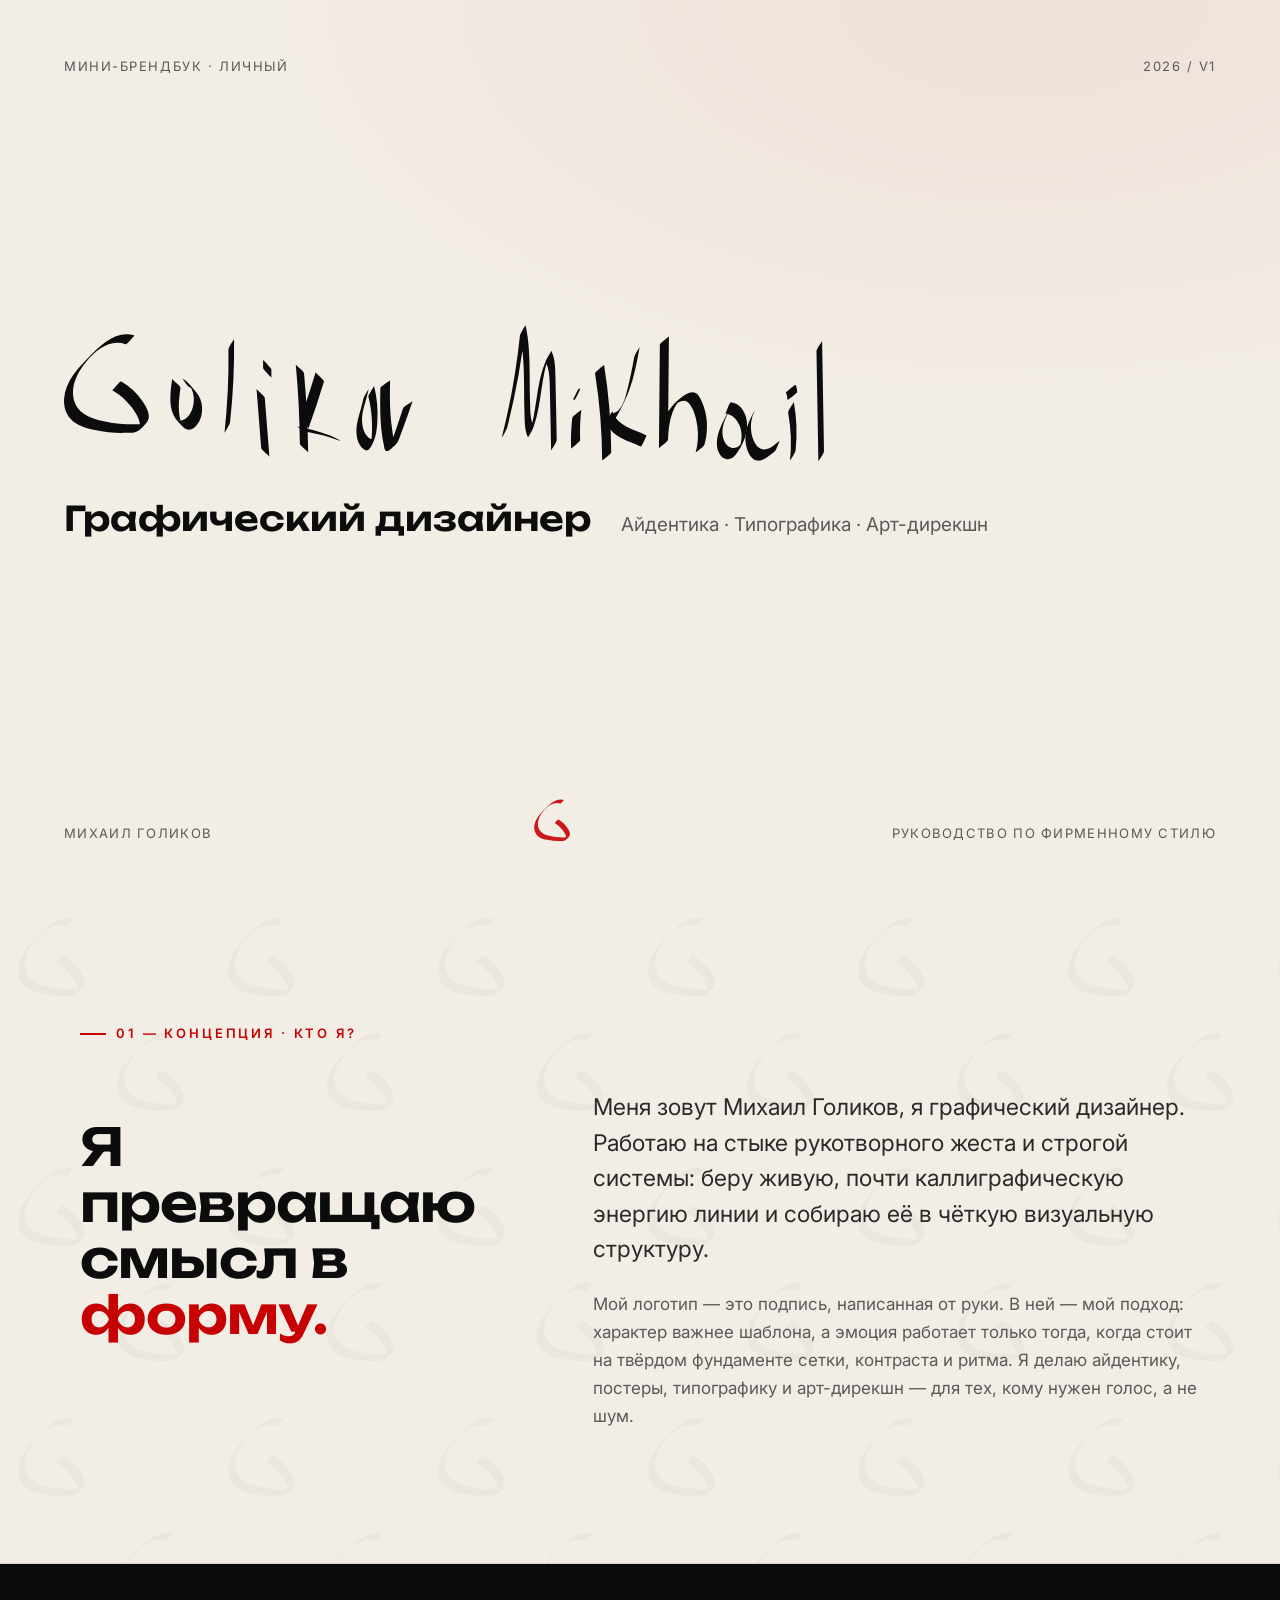
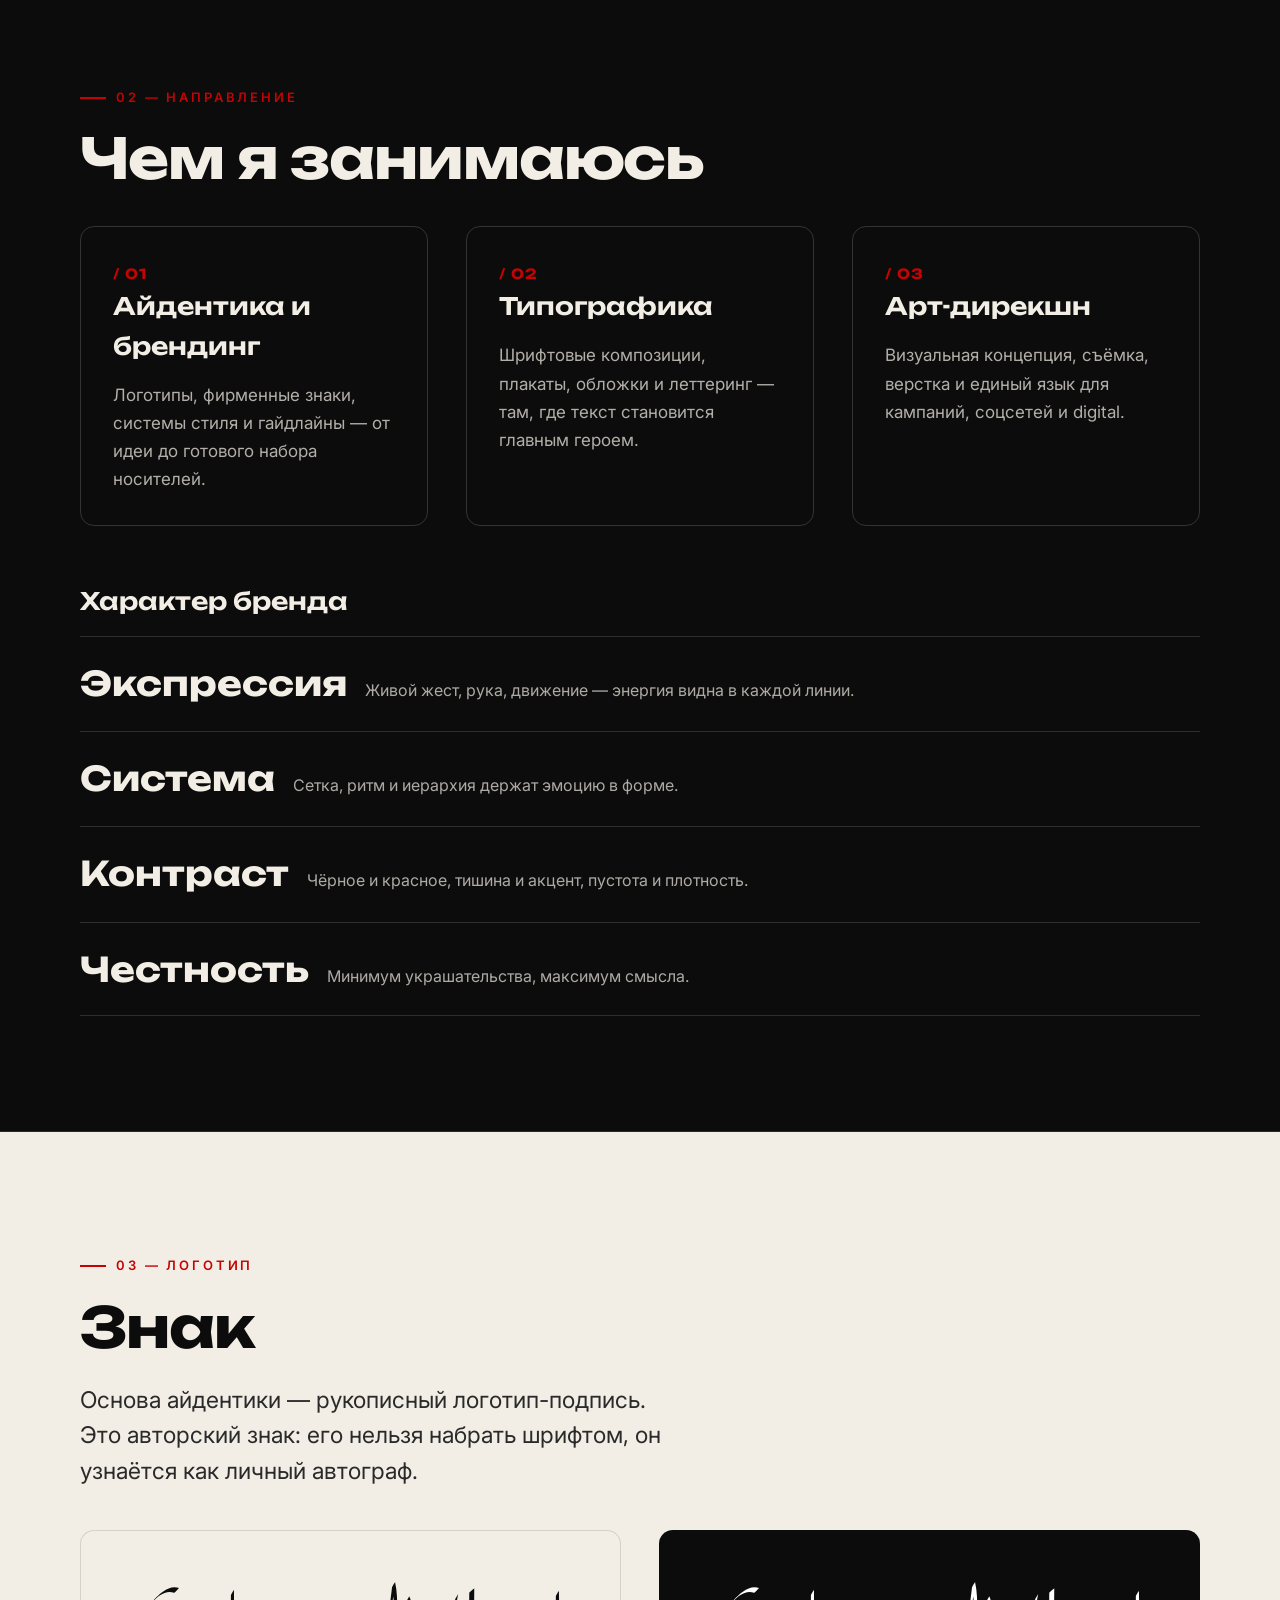
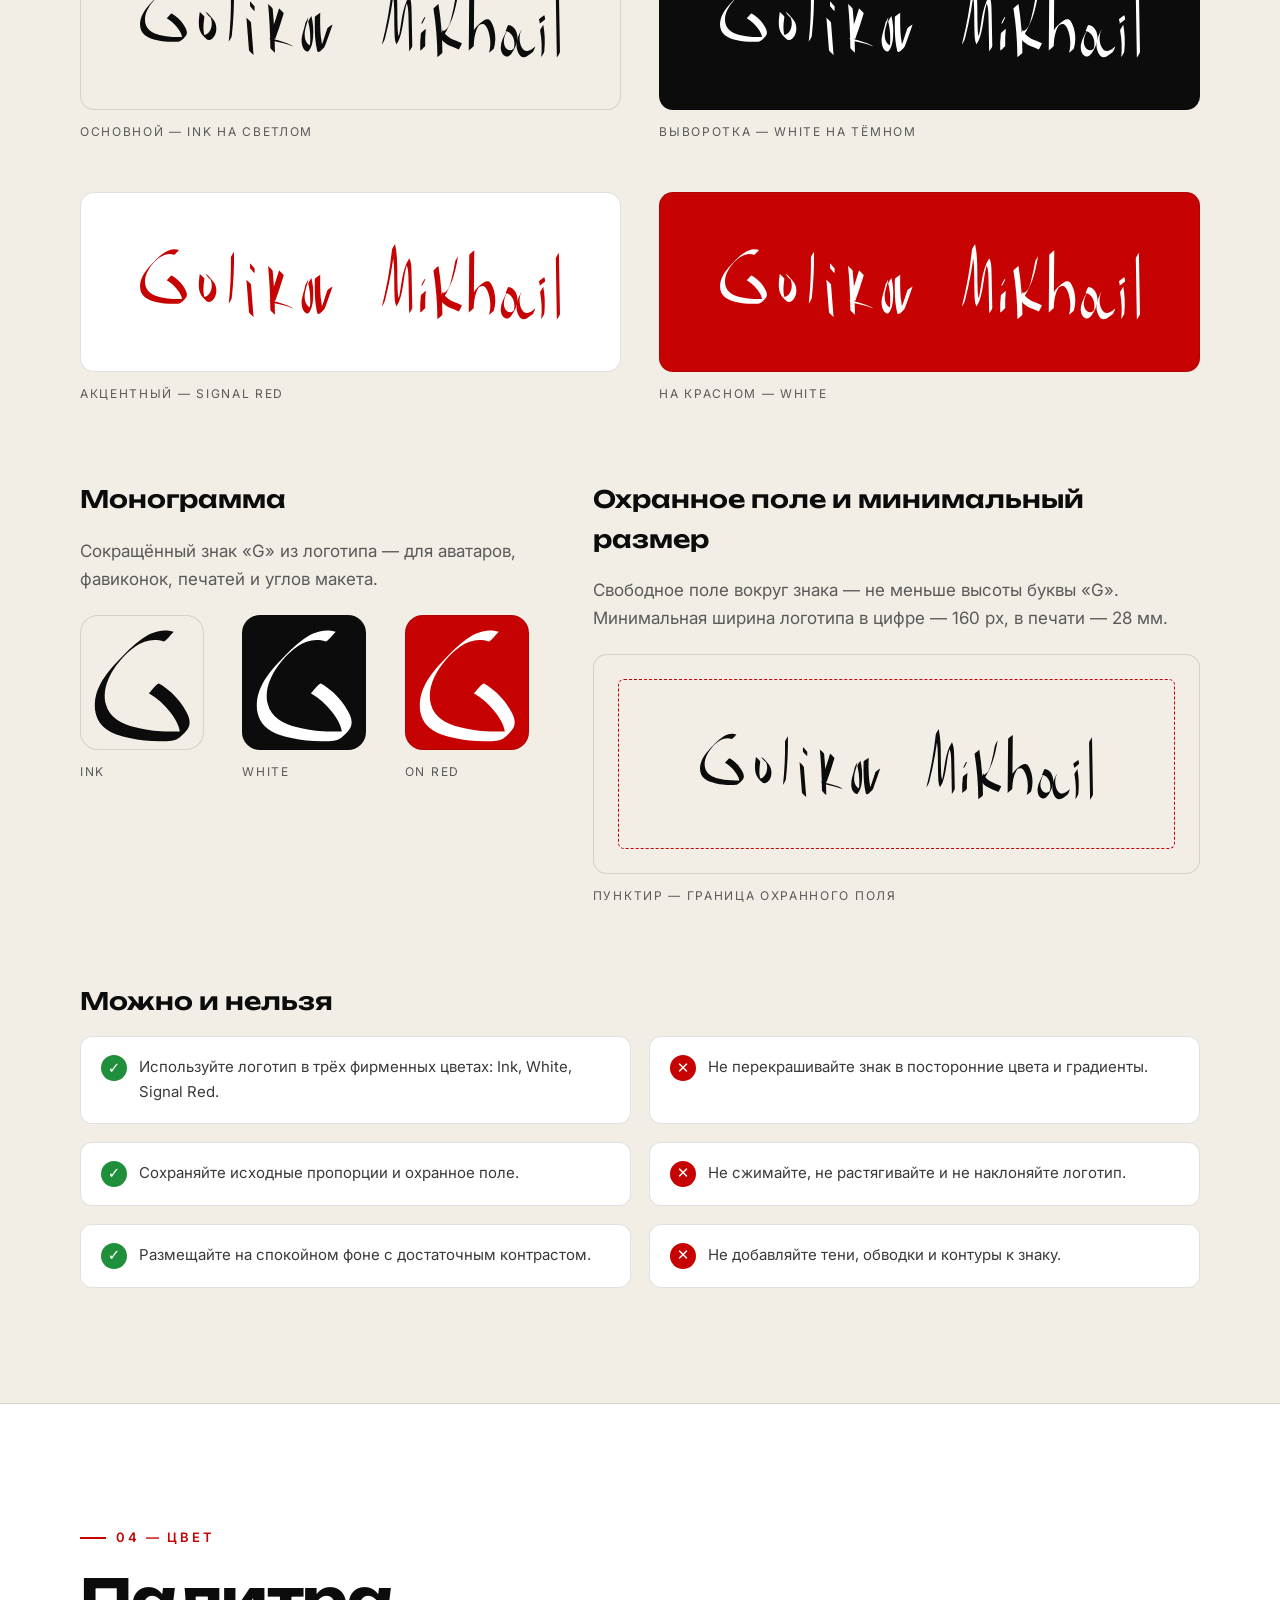
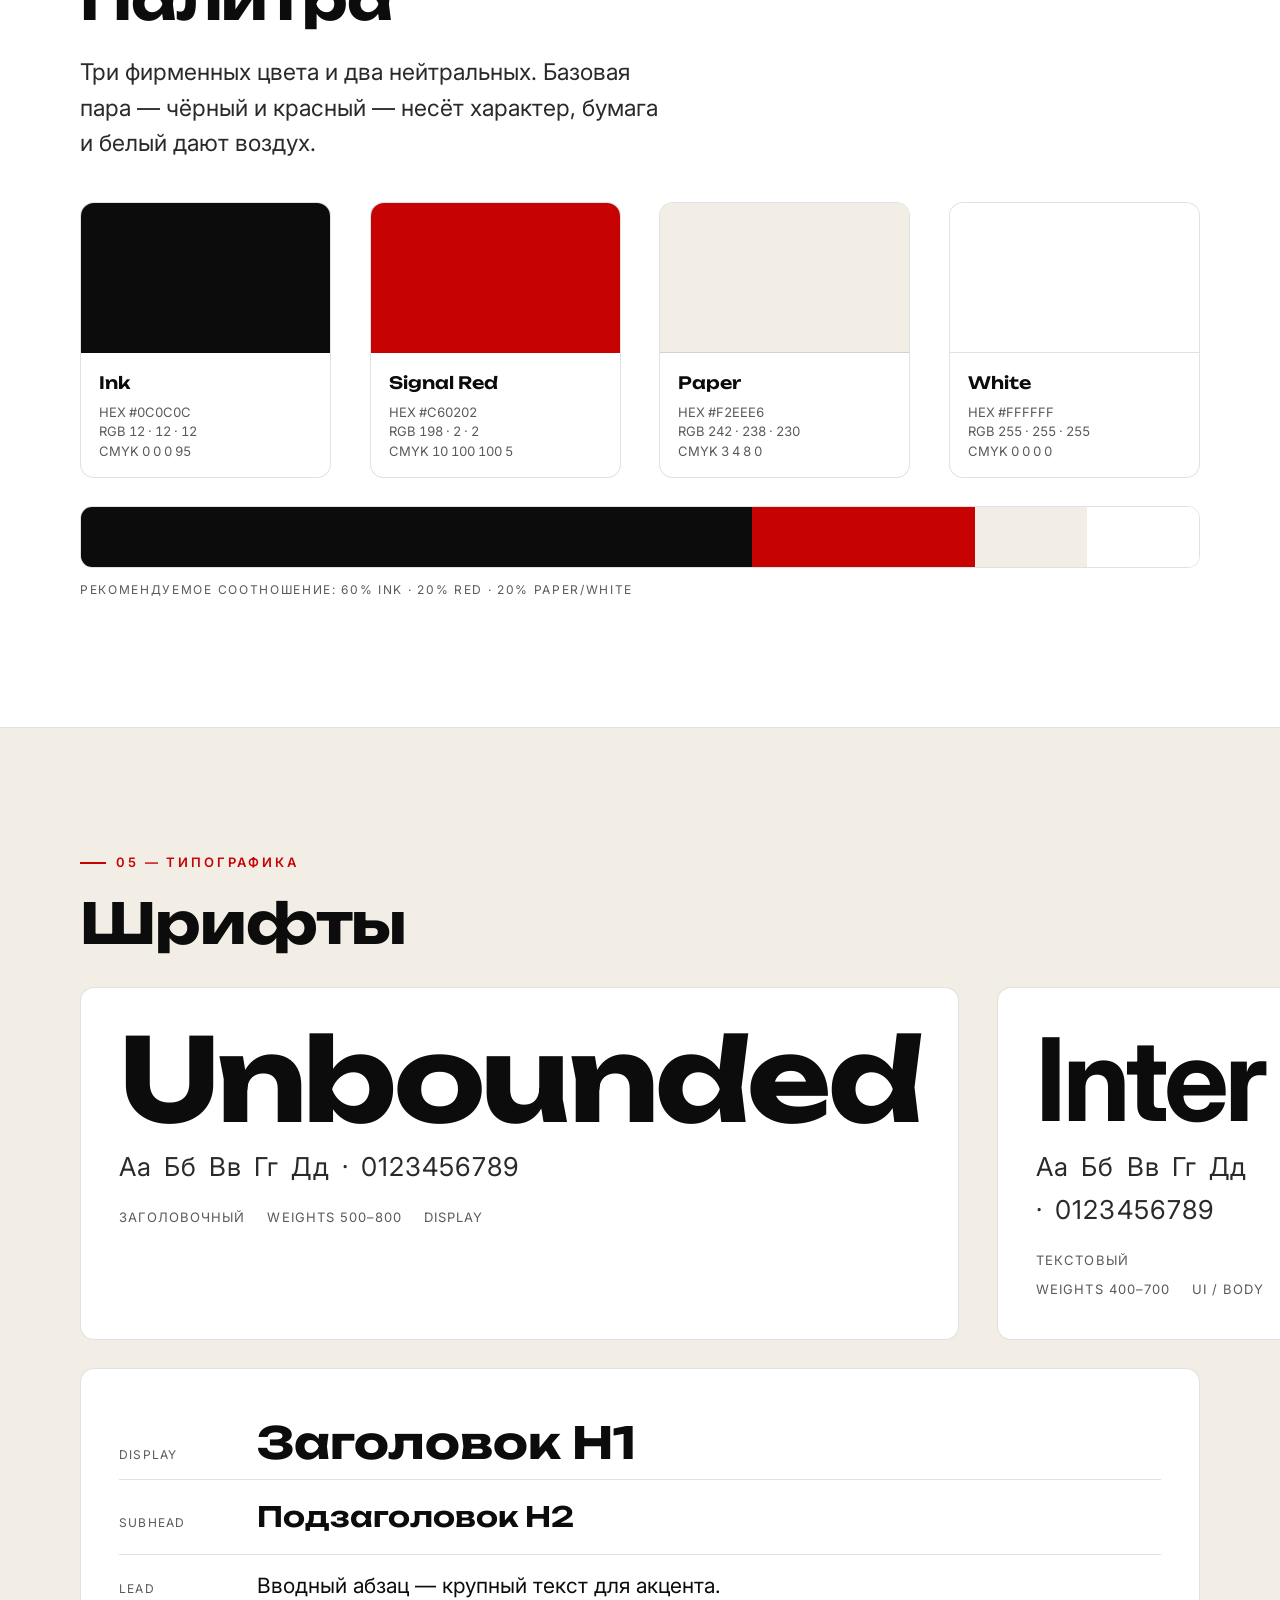
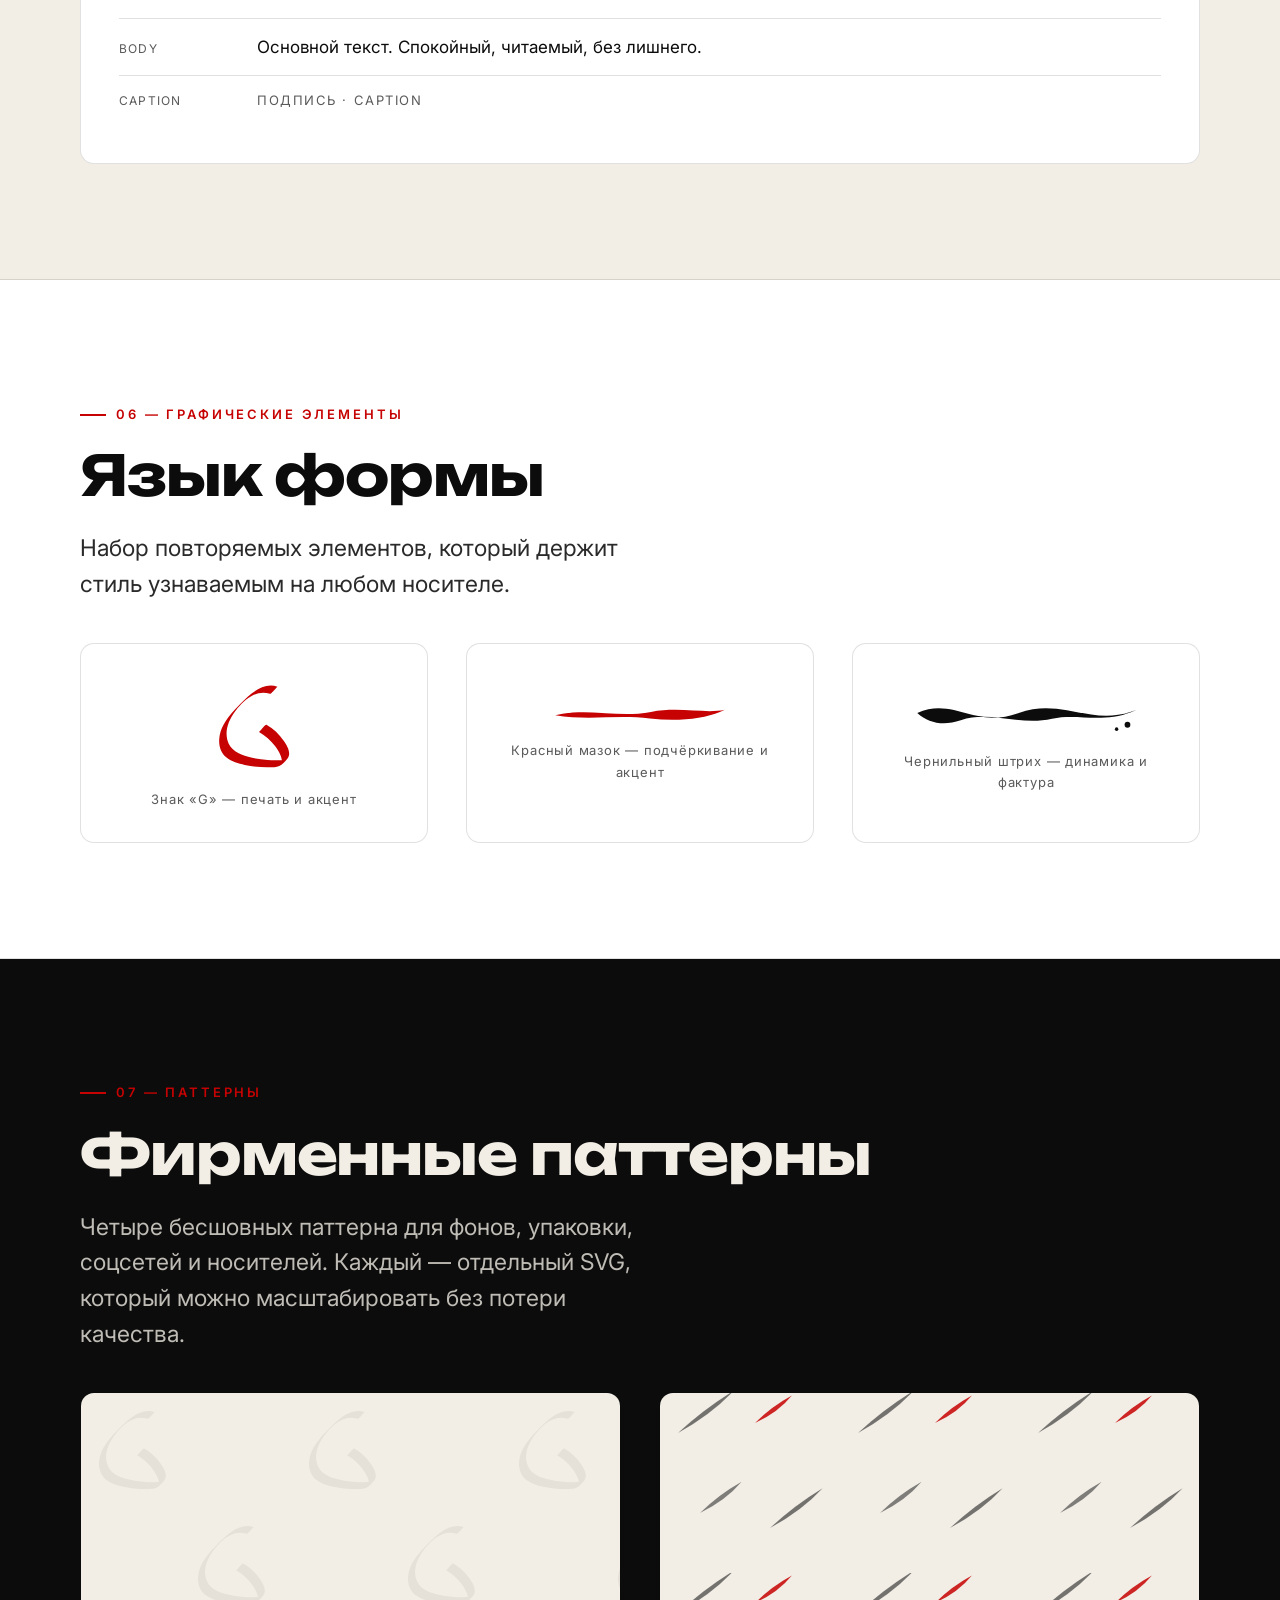
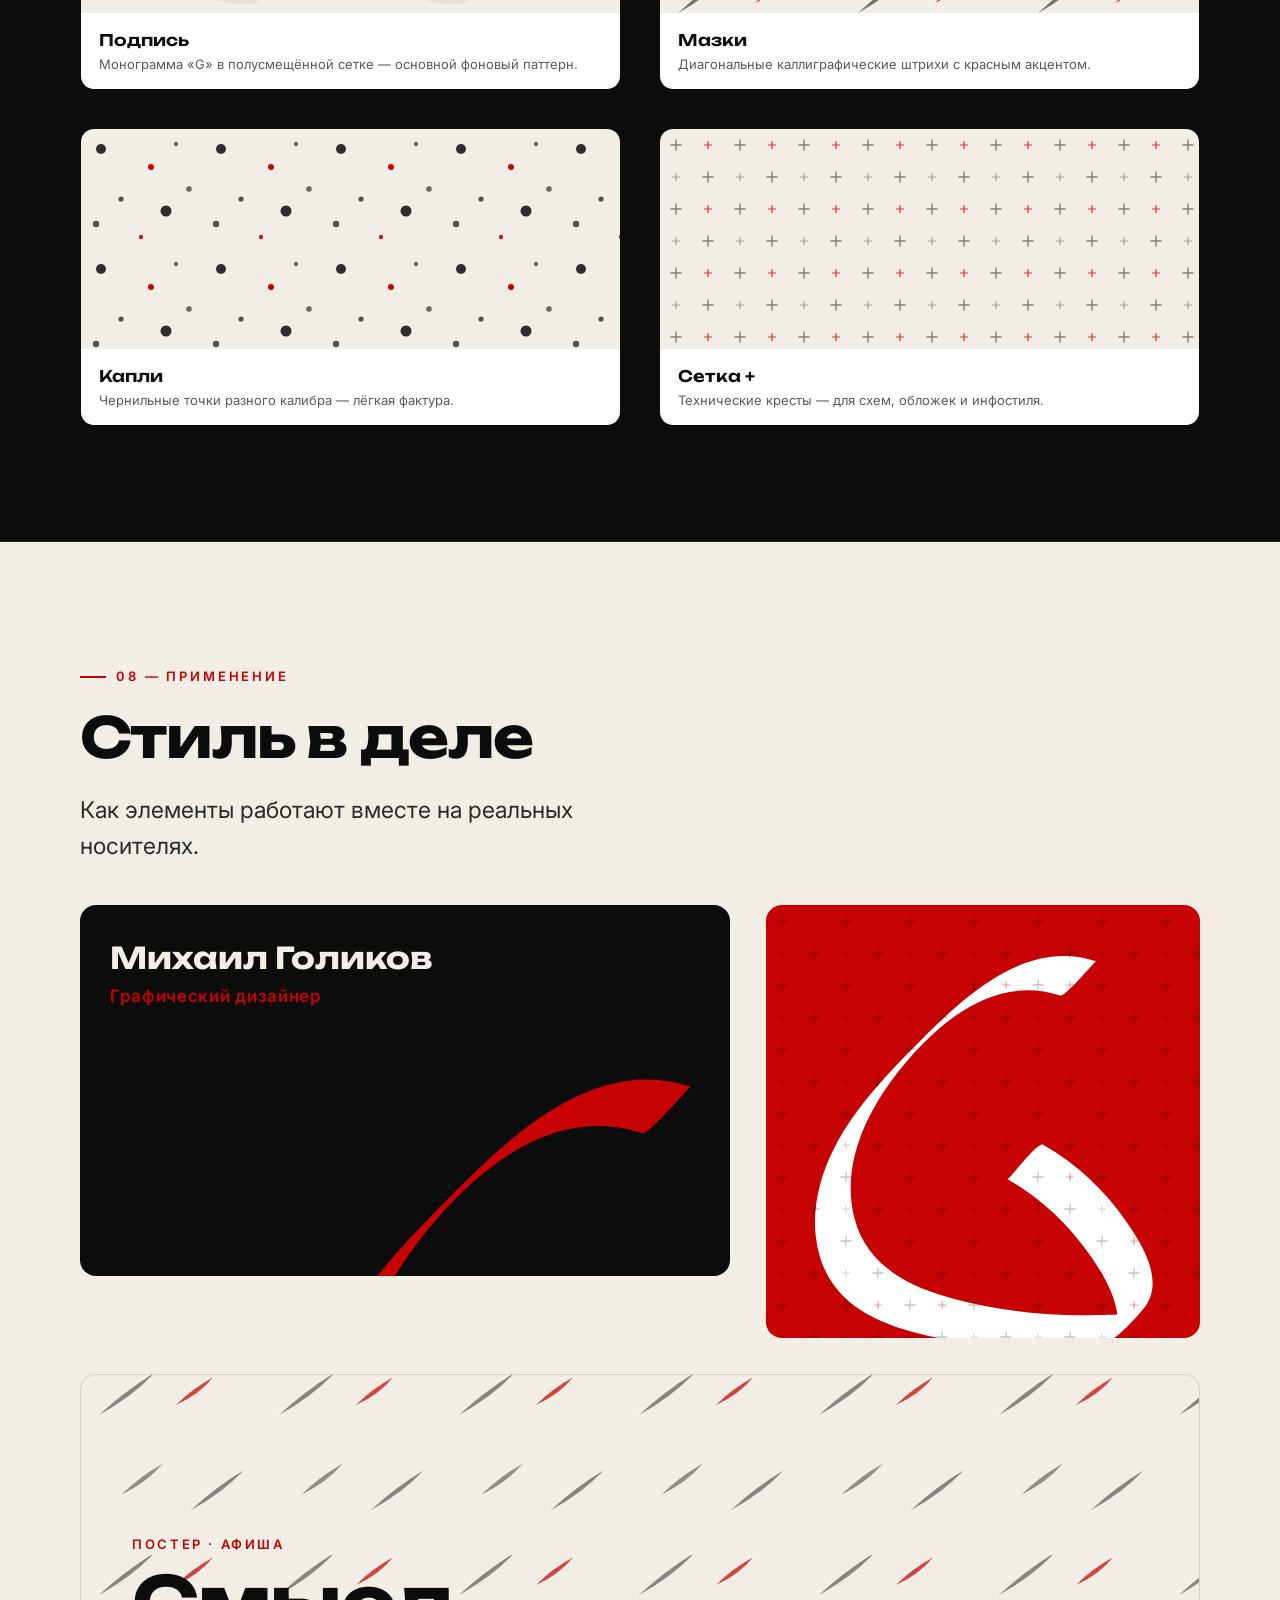
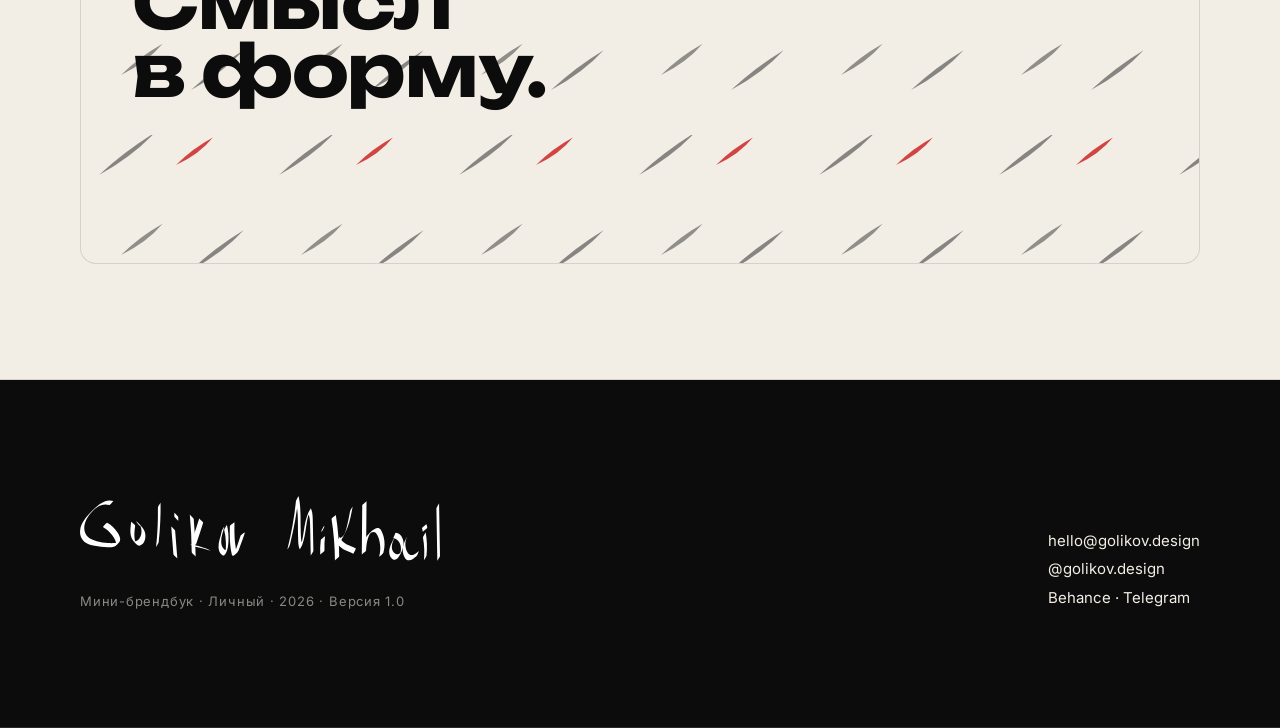
==== index.html @ 38f8032e "Add personal mini-brandbook for Mikhail Golikov Single-page brand guide (RU) built around the handwr" ====
<!DOCTYPE html>
<html lang="ru">
<head>
  <meta charset="UTF-8" />
  <meta name="viewport" content="width=device-width, initial-scale=1.0" />
  <title>Михаил Голиков — Мини-брендбук</title>
  <meta name="description" content="Личный мини-брендбук графического дизайнера Михаила Голикова: логотип, графические элементы, паттерны, цвет, типографика и концепция." />
  <link rel="icon" type="image/svg+xml" href="assets/logo/monogram-black.svg" />
  <link rel="preconnect" href="https://fonts.googleapis.com" />
  <link rel="preconnect" href="https://fonts.gstatic.com" crossorigin />
  <link href="https://fonts.googleapis.com/css2?family=Inter:wght@400;500;600;700&family=Unbounded:wght@500;600;700;800&display=swap" rel="stylesheet" />
  <link rel="stylesheet" href="assets/css/brandbook.css" />
</head>
<body>

  <!-- ===================== ОБЛОЖКА ===================== -->
  <header class="cover">
    <div class="cover__top">
      <span>Мини-брендбук · Личный</span>
      <span>2026 / V1</span>
    </div>

    <div class="cover__center">
      <div class="cover__logo">
        <img src="assets/logo/logo-black.svg" alt="Golikov Mikhail — логотип" />
      </div>
      <div class="cover__meta">
        <span class="cover__role">Графический дизайнер</span>
        <span class="cover__tag">Айдентика · Типографика · Арт-дирекшн</span>
      </div>
    </div>

    <div class="cover__bottom">
      <span>Михаил Голиков</span>
      <img class="gmark" src="assets/logo/monogram-red.svg" alt="Монограмма G" />
      <span>Руководство по фирменному стилю</span>
    </div>
  </header>

  <!-- ===================== КОНЦЕПЦИЯ ===================== -->
  <section class="section" id="concept">
    <div class="wash wash--monogram"></div>
    <div class="wrap">
      <span class="eyebrow">01 — Концепция · Кто я?</span>
      <div class="split">
        <p class="concept">Я превращаю смысл в <span class="hl">форму.</span></p>
        <div>
          <p class="lead" style="max-width: 56ch; margin-bottom: 22px;">
            Меня зовут Михаил Голиков, я графический дизайнер. Работаю на стыке
            рукотворного жеста и строгой системы: беру живую, почти каллиграфическую
            энергию линии и собираю её в чёткую визуальную структуру.
          </p>
          <p class="muted" style="max-width: 56ch;">
            Мой логотип — это подпись, написанная от руки. В ней — мой подход:
            характер важнее шаблона, а эмоция работает только тогда, когда стоит
            на твёрдом фундаменте сетки, контраста и ритма. Я делаю айдентику,
            постеры, типографику и арт-дирекшн — для тех, кому нужен голос, а не шум.
          </p>
        </div>
      </div>
    </div>
  </section>

  <!-- ===================== НАПРАВЛЕНИЕ ===================== -->
  <section class="section section--dark" id="direction">
    <div class="wrap">
      <span class="eyebrow">02 — Направление</span>
      <h2 class="title" style="max-width: 16ch;">Чем я занимаюсь</h2>
      <div class="grid grid--3" style="margin-top: 40px;">
        <div class="card" style="background:transparent; border-color: rgba(255,255,255,0.16); color: var(--paper);">
          <span class="num">/ 01</span>
          <h3 class="sub">Айдентика и брендинг</h3>
          <p style="color: rgba(242,238,230,0.72);">Логотипы, фирменные знаки, системы стиля и гайдлайны — от идеи до готового набора носителей.</p>
        </div>
        <div class="card" style="background:transparent; border-color: rgba(255,255,255,0.16); color: var(--paper);">
          <span class="num">/ 02</span>
          <h3 class="sub">Типографика</h3>
          <p style="color: rgba(242,238,230,0.72);">Шрифтовые композиции, плакаты, обложки и леттеринг — там, где текст становится главным героем.</p>
        </div>
        <div class="card" style="background:transparent; border-color: rgba(255,255,255,0.16); color: var(--paper);">
          <span class="num">/ 03</span>
          <h3 class="sub">Арт-дирекшн</h3>
          <p style="color: rgba(242,238,230,0.72);">Визуальная концепция, съёмка, верстка и единый язык для кампаний, соцсетей и digital.</p>
        </div>
      </div>

      <h3 class="sub" style="margin-top: 56px; color: var(--paper);">Характер бренда</h3>
      <ul class="values">
        <li><span class="k">Экспрессия</span><span class="v">Живой жест, рука, движение — энергия видна в каждой линии.</span></li>
        <li><span class="k">Система</span><span class="v">Сетка, ритм и иерархия держат эмоцию в форме.</span></li>
        <li><span class="k">Контраст</span><span class="v">Чёрное и красное, тишина и акцент, пустота и плотность.</span></li>
        <li><span class="k">Честность</span><span class="v">Минимум украшательства, максимум смысла.</span></li>
      </ul>
    </div>
  </section>

  <!-- ===================== ЛОГОТИП ===================== -->
  <section class="section" id="logo">
    <div class="wrap">
      <span class="eyebrow">03 — Логотип</span>
      <h2 class="title">Знак</h2>
      <p class="lead" style="margin-bottom: 40px;">
        Основа айдентики — рукописный логотип-подпись. Это авторский знак: его нельзя
        набрать шрифтом, он узнаётся как личный автограф.
      </p>

      <div class="grid grid--2">
        <div>
          <div class="logoframe logoframe--paper">
            <img src="assets/logo/logo-black.svg" alt="Основной логотип, чёрный" />
          </div>
          <p class="frame-label">Основной — Ink на светлом</p>
        </div>
        <div>
          <div class="logoframe logoframe--ink">
            <img src="assets/logo/logo-white.svg" alt="Логотип, белый на тёмном" />
          </div>
          <p class="frame-label">Выворотка — White на тёмном</p>
        </div>
        <div>
          <div class="logoframe logoframe--white">
            <img src="assets/logo/logo-red.svg" alt="Логотип, красный" />
          </div>
          <p class="frame-label">Акцентный — Signal Red</p>
        </div>
        <div>
          <div class="logoframe logoframe--red">
            <img src="assets/logo/logo-white.svg" alt="Логотип, белый на красном" />
          </div>
          <p class="frame-label">На красном — White</p>
        </div>
      </div>

      <!-- Монограмма + охранное поле -->
      <div class="split" style="margin-top: 64px;">
        <div>
          <h3 class="sub">Монограмма</h3>
          <p class="muted" style="margin-bottom: 22px;">Сокращённый знак «G» из логотипа — для аватаров, фавиконок, печатей и углов макета.</p>
          <div class="grid grid--3">
            <div>
              <div class="mono-badge mono-badge--paper"><img src="assets/logo/monogram-black.svg" alt="Монограмма, чёрная" /></div>
              <p class="frame-label">Ink</p>
            </div>
            <div>
              <div class="mono-badge mono-badge--ink"><img src="assets/logo/monogram-white.svg" alt="Монограмма, белая" /></div>
              <p class="frame-label">White</p>
            </div>
            <div>
              <div class="mono-badge mono-badge--red"><img src="assets/logo/monogram-white.svg" alt="Монограмма на красном" /></div>
              <p class="frame-label">On Red</p>
            </div>
          </div>
        </div>
        <div>
          <h3 class="sub">Охранное поле и минимальный размер</h3>
          <p class="muted" style="margin-bottom: 22px;">Свободное поле вокруг знака — не меньше высоты буквы «G». Минимальная ширина логотипа в цифре — 160 px, в печати — 28 мм.</p>
          <div class="logoframe logoframe--paper" style="position:relative; min-height: 220px;">
            <div style="position:absolute; inset:24px; border:1px dashed var(--red); border-radius:6px;"></div>
            <img src="assets/logo/logo-black.svg" alt="Логотип с охранным полем" style="max-width: 78%;" />
          </div>
          <p class="frame-label">Пунктир — граница охранного поля</p>
        </div>
      </div>

      <!-- Можно / нельзя -->
      <h3 class="sub" style="margin-top: 64px;">Можно и нельзя</h3>
      <div class="rules">
        <div class="rule rule--do"><span class="badge">✓</span><p>Используйте логотип в трёх фирменных цветах: Ink, White, Signal Red.</p></div>
        <div class="rule rule--dont"><span class="badge">✕</span><p>Не перекрашивайте знак в посторонние цвета и градиенты.</p></div>
        <div class="rule rule--do"><span class="badge">✓</span><p>Сохраняйте исходные пропорции и охранное поле.</p></div>
        <div class="rule rule--dont"><span class="badge">✕</span><p>Не сжимайте, не растягивайте и не наклоняйте логотип.</p></div>
        <div class="rule rule--do"><span class="badge">✓</span><p>Размещайте на спокойном фоне с достаточным контрастом.</p></div>
        <div class="rule rule--dont"><span class="badge">✕</span><p>Не добавляйте тени, обводки и контуры к знаку.</p></div>
      </div>
    </div>
  </section>

  <!-- ===================== ЦВЕТ ===================== -->
  <section class="section" id="color" style="background: var(--white);">
    <div class="wrap">
      <span class="eyebrow">04 — Цвет</span>
      <h2 class="title">Палитра</h2>
      <p class="lead" style="margin-bottom: 40px;">Три фирменных цвета и два нейтральных. Базовая пара — чёрный и красный — несёт характер, бумага и белый дают воздух.</p>
      <div class="grid grid--4">
        <div class="swatch">
          <div class="chip" style="background:#0C0C0C;"></div>
          <div class="info"><div class="name">Ink</div><div class="vals mono"><span>HEX #0C0C0C</span><span>RGB 12 · 12 · 12</span><span>CMYK 0 0 0 95</span></div></div>
        </div>
        <div class="swatch">
          <div class="chip" style="background:#C60202;"></div>
          <div class="info"><div class="name">Signal Red</div><div class="vals mono"><span>HEX #C60202</span><span>RGB 198 · 2 · 2</span><span>CMYK 10 100 100 5</span></div></div>
        </div>
        <div class="swatch">
          <div class="chip" style="background:#F2EEE6; border-bottom:1px solid var(--hairline);"></div>
          <div class="info"><div class="name">Paper</div><div class="vals mono"><span>HEX #F2EEE6</span><span>RGB 242 · 238 · 230</span><span>CMYK 3 4 8 0</span></div></div>
        </div>
        <div class="swatch">
          <div class="chip" style="background:#FFFFFF; border-bottom:1px solid var(--hairline);"></div>
          <div class="info"><div class="name">White</div><div class="vals mono"><span>HEX #FFFFFF</span><span>RGB 255 · 255 · 255</span><span>CMYK 0 0 0 0</span></div></div>
        </div>
      </div>
      <div style="display:flex; gap:0; margin-top:28px; border-radius:12px; overflow:hidden; border:1px solid var(--hairline);">
        <div style="flex:6; background:#0C0C0C; height:60px;"></div>
        <div style="flex:2; background:#C60202; height:60px;"></div>
        <div style="flex:1; background:#F2EEE6; height:60px;"></div>
        <div style="flex:1; background:#FFFFFF; height:60px;"></div>
      </div>
      <p class="frame-label">Рекомендуемое соотношение: 60% Ink · 20% Red · 20% Paper/White</p>
    </div>
  </section>

  <!-- ===================== ТИПОГРАФИКА ===================== -->
  <section class="section" id="type">
    <div class="wrap">
      <span class="eyebrow">05 — Типографика</span>
      <h2 class="title">Шрифты</h2>
      <div class="grid grid--2" style="margin-top: 36px;">
        <div class="specimen">
          <div class="big">Unbounded</div>
          <div class="alpha">Аа Бб Вв Гг Дд · 0123456789</div>
          <div class="meta"><span>Заголовочный</span><span>Weights 500–800</span><span>Display</span></div>
        </div>
        <div class="specimen">
          <div class="big" style="font-family: var(--font-body); font-weight:700;">Inter</div>
          <div class="alpha">Аа Бб Вв Гг Дд · 0123456789</div>
          <div class="meta"><span>Текстовый</span><span>Weights 400–700</span><span>UI / Body</span></div>
        </div>
      </div>

      <div class="specimen" style="margin-top: 28px;">
        <div class="scale-row"><span class="tag">Display</span><span style="font-family:var(--font-display); font-weight:700; font-size:44px; line-height:1;">Заголовок H1</span></div>
        <div class="scale-row"><span class="tag">Subhead</span><span style="font-family:var(--font-display); font-weight:600; font-size:28px;">Подзаголовок H2</span></div>
        <div class="scale-row"><span class="tag">Lead</span><span style="font-size:21px;">Вводный абзац — крупный текст для акцента.</span></div>
        <div class="scale-row"><span class="tag">Body</span><span style="font-size:17px;">Основной текст. Спокойный, читаемый, без лишнего.</span></div>
        <div class="scale-row"><span class="tag">Caption</span><span style="font-size:13px; letter-spacing:0.12em; text-transform:uppercase; color:var(--graphite);">Подпись · Caption</span></div>
      </div>
    </div>
  </section>

  <!-- ===================== ГРАФИЧЕСКИЕ ЭЛЕМЕНТЫ ===================== -->
  <section class="section" id="elements" style="background: var(--white);">
    <div class="wrap">
      <span class="eyebrow">06 — Графические элементы</span>
      <h2 class="title">Язык формы</h2>
      <p class="lead" style="margin-bottom: 40px;">Набор повторяемых элементов, который держит стиль узнаваемым на любом носителе.</p>
      <div class="grid grid--3">
        <div class="gel">
          <img src="assets/logo/monogram-red.svg" alt="Знак G" style="width:90px;" />
          <span class="cap">Знак «G» — печать и акцент</span>
        </div>
        <div class="gel">
          <img class="brushline" src="assets/logo/brush-stroke.svg" alt="Красный мазок" />
          <span class="cap">Красный мазок — подчёркивание и акцент</span>
        </div>
        <div class="gel">
          <img src="assets/logo/ink-stroke.svg" alt="Чернильный штрих" style="width:80%;" />
          <span class="cap">Чернильный штрих — динамика и фактура</span>
        </div>
      </div>
    </div>
  </section>

  <!-- ===================== ПАТТЕРНЫ ===================== -->
  <section class="section section--dark" id="patterns">
    <div class="wrap">
      <span class="eyebrow">07 — Паттерны</span>
      <h2 class="title">Фирменные паттерны</h2>
      <p class="lead" style="margin-bottom: 40px; color: rgba(242,238,230,0.78);">Четыре бесшовных паттерна для фонов, упаковки, соцсетей и носителей. Каждый — отдельный SVG, который можно масштабировать без потери качества.</p>
      <div class="grid grid--2">
        <div class="pat">
          <div class="swatch-area p-monogram"></div>
          <div class="pcap"><div class="pname">Подпись</div><div class="pdesc">Монограмма «G» в полусмещённой сетке — основной фоновый паттерн.</div></div>
        </div>
        <div class="pat">
          <div class="swatch-area p-strokes"></div>
          <div class="pcap"><div class="pname">Мазки</div><div class="pdesc">Диагональные каллиграфические штрихи с красным акцентом.</div></div>
        </div>
        <div class="pat">
          <div class="swatch-area p-dots"></div>
          <div class="pcap"><div class="pname">Капли</div><div class="pdesc">Чернильные точки разного калибра — лёгкая фактура.</div></div>
        </div>
        <div class="pat">
          <div class="swatch-area p-cross"></div>
          <div class="pcap"><div class="pname">Сетка +</div><div class="pdesc">Технические кресты — для схем, обложек и инфостиля.</div></div>
        </div>
      </div>
    </div>
  </section>

  <!-- ===================== ПРИМЕНЕНИЕ ===================== -->
  <section class="section" id="apps">
    <div class="wrap">
      <span class="eyebrow">08 — Применение</span>
      <h2 class="title">Стиль в деле</h2>
      <p class="lead" style="margin-bottom: 40px;">Как элементы работают вместе на реальных носителях.</p>
      <div class="apps">
        <div class="bizcard">
          <div class="bc-pat"></div>
          <div class="bc-top">
            <div class="bc-name">Михаил Голиков</div>
            <div class="bc-role">Графический дизайнер</div>
          </div>
          <div class="bc-bottom">
            <span>golikov.design<br/>hello@golikov.design</span>
            <img src="assets/logo/monogram-red.svg" alt="G" />
          </div>
        </div>
        <div class="avatar">
          <div class="av-pat"></div>
          <img src="assets/logo/monogram-white.svg" alt="Аватар G" />
        </div>
        <div class="poster">
          <div class="po-pat"></div>
          <div class="po-content">
            <div class="po-kicker">Постер · Афиша</div>
            <div class="po-title">Смысл<br/>в форму.</div>
          </div>
        </div>
      </div>
    </div>
  </section>

  <!-- ===================== ФУТЕР ===================== -->
  <footer class="section section--dark" id="footer">
    <div class="wrap foot">
      <div class="f-logo">
        <img src="assets/logo/logo-white.svg" alt="Golikov Mikhail" />
        <div class="f-meta">Мини-брендбук · Личный · 2026 · Версия 1.0</div>
      </div>
      <div class="f-contacts">
        <div>hello@golikov.design</div>
        <div>@golikov.design</div>
        <div>Behance · Telegram</div>
      </div>
    </div>
  </footer>

</body>
</html>
---- assets/css/brandbook.css ----
/* ===========================================================
   Мини-брендбук — Михаил Голиков / Golikov Mikhail
   Палитра: Ink #0C0C0C · Signal Red #C60202 · Paper #F2EEE6
   =========================================================== */

:root {
  --ink: #0C0C0C;
  --red: #C60202;
  --paper: #F2EEE6;
  --white: #FFFFFF;
  --graphite: #5A5A5A;
  --hairline: rgba(12, 12, 12, 0.12);

  --font-display: "Unbounded", "Arial Black", system-ui, sans-serif;
  --font-body: "Inter", system-ui, -apple-system, "Segoe UI", Roboto, sans-serif;

  --maxw: 1120px;
  --gutter: clamp(20px, 5vw, 72px);
}

* { box-sizing: border-box; }

html { scroll-behavior: smooth; }

body {
  margin: 0;
  background: var(--paper);
  color: var(--ink);
  font-family: var(--font-body);
  font-size: 17px;
  line-height: 1.65;
  -webkit-font-smoothing: antialiased;
  text-rendering: optimizeLegibility;
}

img, svg { display: block; max-width: 100%; }

a { color: var(--red); text-decoration: none; }
a:hover { text-decoration: underline; }

/* ---------- Layout ---------- */
.section {
  padding: clamp(56px, 9vw, 130px) var(--gutter);
  border-bottom: 1px solid var(--hairline);
  position: relative;
  overflow: hidden;
}
.wrap { max-width: var(--maxw); margin: 0 auto; position: relative; z-index: 2; }

.section--dark { background: var(--ink); color: var(--paper); border-bottom-color: rgba(255,255,255,0.12); }
.section--dark .eyebrow { color: var(--red); }
.section--dark .lead { color: rgba(242, 238, 230, 0.78); }

/* ---------- Typography ---------- */
.display {
  font-family: var(--font-display);
  font-weight: 700;
  line-height: 0.98;
  letter-spacing: -0.02em;
  margin: 0;
}
h2.title {
  font-family: var(--font-display);
  font-weight: 700;
  font-size: clamp(30px, 5vw, 56px);
  line-height: 1.0;
  letter-spacing: -0.02em;
  margin: 0 0 0.5em;
}
h3.sub {
  font-family: var(--font-display);
  font-weight: 600;
  font-size: clamp(18px, 2.4vw, 24px);
  margin: 0 0 0.6em;
}
.eyebrow {
  display: inline-flex;
  align-items: center;
  gap: 10px;
  font-family: var(--font-body);
  font-weight: 600;
  font-size: 13px;
  letter-spacing: 0.22em;
  text-transform: uppercase;
  color: var(--red);
  margin-bottom: 22px;
}
.eyebrow::before {
  content: "";
  width: 26px; height: 2px; background: var(--red);
}
.lead {
  font-size: clamp(18px, 2.2vw, 23px);
  line-height: 1.55;
  color: #2a2a2a;
  max-width: 42ch;
}
.muted { color: var(--graphite); }
.mono { font-feature-settings: "tnum" 1; font-variant-numeric: tabular-nums; }

/* ---------- Cover ---------- */
.cover {
  min-height: 100vh;
  display: flex;
  flex-direction: column;
  justify-content: space-between;
  padding: clamp(28px, 5vw, 56px) var(--gutter);
  background:
    radial-gradient(120% 90% at 80% 0%, rgba(198,2,2,0.06), transparent 55%),
    var(--paper);
}
.cover__top { display: flex; justify-content: space-between; align-items: center; font-size: 13px; letter-spacing: 0.12em; text-transform: uppercase; color: var(--graphite); }
.cover__center { margin: auto 0; width: 100%; }
.cover__logo { width: min(760px, 92%); margin: 0 0 28px; }
.cover__logo svg, .cover__logo img { width: 100%; height: auto; }
.cover__meta { display: flex; flex-wrap: wrap; gap: 14px 30px; align-items: baseline; }
.cover__role { font-family: var(--font-display); font-weight: 600; font-size: clamp(20px, 3vw, 34px); }
.cover__tag { color: var(--graphite); font-size: clamp(15px, 1.8vw, 19px); }
.cover__bottom { display: flex; justify-content: space-between; align-items: flex-end; gap: 20px; font-size: 13px; letter-spacing: 0.1em; text-transform: uppercase; color: var(--graphite); }
.cover .gmark { width: 46px; opacity: 0.9; }

/* ---------- Grids ---------- */
.grid { display: grid; gap: clamp(20px, 3vw, 40px); }
.grid--2 { grid-template-columns: repeat(2, 1fr); }
.grid--3 { grid-template-columns: repeat(3, 1fr); }
.grid--4 { grid-template-columns: repeat(4, 1fr); }
.split { display: grid; grid-template-columns: 0.85fr 1.15fr; gap: clamp(28px, 5vw, 72px); align-items: start; }

/* ---------- Cards ---------- */
.card {
  background: var(--white);
  border: 1px solid var(--hairline);
  border-radius: 14px;
  padding: clamp(20px, 2.5vw, 32px);
}
.card h3.sub { margin-top: 0; }
.card p { margin: 0; color: #3a3a3a; }
.card .num { font-family: var(--font-display); font-weight: 700; color: var(--red); font-size: 14px; letter-spacing: 0.1em; }

/* ---------- Concept big quote ---------- */
.concept {
  font-family: var(--font-display);
  font-weight: 600;
  font-size: clamp(26px, 4.4vw, 52px);
  line-height: 1.08;
  letter-spacing: -0.02em;
  max-width: 20ch;
}
.concept .hl { color: var(--red); }

/* ---------- Values ---------- */
.values { list-style: none; padding: 0; margin: 0; display: grid; gap: 2px; }
.values li {
  display: flex; align-items: baseline; gap: 18px;
  padding: 18px 0; border-top: 1px solid rgba(255,255,255,0.14);
}
.values li:last-child { border-bottom: 1px solid rgba(255,255,255,0.14); }
.values .k { font-family: var(--font-display); font-weight: 700; font-size: clamp(22px, 3vw, 34px); min-width: 4.5ch; }
.values .v { color: rgba(242,238,230,0.7); font-size: 16px; }

/* ---------- Logo blocks ---------- */
.logoframe {
  border: 1px solid var(--hairline);
  border-radius: 14px;
  padding: clamp(26px, 4vw, 56px);
  display: flex; align-items: center; justify-content: center;
  min-height: 180px;
}
.logoframe svg, .logoframe img { width: 100%; max-width: 420px; height: auto; }
.logoframe--paper { background: var(--paper); }
.logoframe--white { background: var(--white); }
.logoframe--ink { background: var(--ink); }
.logoframe--red { background: var(--red); }
.frame-label { font-size: 12px; letter-spacing: 0.14em; text-transform: uppercase; color: var(--graphite); margin-top: 12px; }

/* clear space + monogram */
.mono-badge {
  width: 100%; aspect-ratio: 1; border-radius: 18px;
  display: flex; align-items: center; justify-content: center;
  border: 1px solid var(--hairline);
}
.mono-badge svg { width: 56%; height: auto; }
.mono-badge--ink { background: var(--ink); }
.mono-badge--red { background: var(--red); }
.mono-badge--paper { background: var(--paper); }

/* do / dont */
.rules { display: grid; grid-template-columns: repeat(2, 1fr); gap: 18px; }
.rule { border: 1px solid var(--hairline); border-radius: 12px; padding: 18px 20px; background: var(--white); display: flex; gap: 12px; align-items: flex-start; }
.rule .badge { font-family: var(--font-display); font-weight: 700; width: 26px; height: 26px; border-radius: 50%; display: grid; place-items: center; font-size: 15px; flex: none; color: #fff; }
.rule--do .badge { background: #1f8f3b; }
.rule--dont .badge { background: var(--red); }
.rule p { margin: 0; font-size: 15px; color: #3a3a3a; }

/* ---------- Colors ---------- */
.swatch { border-radius: 14px; overflow: hidden; border: 1px solid var(--hairline); background: var(--white); }
.swatch .chip { height: 150px; }
.swatch .info { padding: 16px 18px; }
.swatch .name { font-family: var(--font-display); font-weight: 600; font-size: 17px; margin-bottom: 6px; }
.swatch .vals { font-size: 13px; color: var(--graphite); line-height: 1.5; }
.swatch .vals span { display: block; }

/* ---------- Type specimen ---------- */
.specimen { border: 1px solid var(--hairline); border-radius: 14px; padding: clamp(22px, 3vw, 38px); background: var(--white); }
.specimen .big { font-family: var(--font-display); font-weight: 700; font-size: clamp(48px, 9vw, 120px); line-height: 0.92; letter-spacing: -0.03em; }
.specimen .alpha { font-size: clamp(18px, 2.4vw, 26px); letter-spacing: 0.04em; word-spacing: 4px; margin-top: 14px; color: #2a2a2a; }
.specimen .meta { display:flex; flex-wrap:wrap; gap: 8px 22px; margin-top: 18px; font-size: 13px; letter-spacing: 0.08em; text-transform: uppercase; color: var(--graphite); }
.scale-row { display:flex; align-items:baseline; gap: 18px; padding: 14px 0; border-top: 1px solid var(--hairline); }
.scale-row:first-child { border-top: none; }
.scale-row .tag { font-size: 12px; letter-spacing: 0.1em; text-transform: uppercase; color: var(--graphite); width: 120px; flex: none; }

/* ---------- Graphic elements ---------- */
.gel { border: 1px solid var(--hairline); border-radius: 14px; background: var(--white); padding: 28px; display:flex; flex-direction:column; align-items:center; justify-content:center; gap:16px; min-height: 200px; }
.gel .cap { font-size: 13px; letter-spacing: 0.06em; color: var(--graphite); text-align:center; }
.brushline { width: 80%; height: 22px; }

/* ---------- Patterns ---------- */
.pat { border-radius: 14px; overflow: hidden; border: 1px solid var(--hairline); }
.pat .swatch-area { height: 220px; background-repeat: repeat; background-color: var(--paper); }
.pat .pcap { padding: 14px 18px; background: var(--white); color: var(--ink); }
.pat .pcap .pname { font-family: var(--font-display); font-weight: 600; font-size: 16px; }
.pat .pcap .pdesc { font-size: 13px; color: var(--graphite); }
.pat--ink .swatch-area { background-color: var(--ink); }

.p-monogram { background-image: url("../patterns/pattern-monogram.svg"); }
.p-strokes  { background-image: url("../patterns/pattern-strokes.svg"); }
.p-dots     { background-image: url("../patterns/pattern-dots.svg"); }
.p-cross    { background-image: url("../patterns/pattern-cross.svg"); }

/* ---------- Applications / mockups ---------- */
.apps { display:grid; grid-template-columns: 1.2fr 0.8fr; gap: clamp(20px,3vw,36px); }
.bizcard {
  aspect-ratio: 1.75 / 1; border-radius: 16px; background: var(--ink); color: var(--paper);
  padding: 28px 30px; display:flex; flex-direction:column; justify-content:space-between;
  position: relative; overflow:hidden;
}
.bizcard .bc-pat { position:absolute; inset:0; background-image:url("../patterns/pattern-monogram.svg"); opacity:0.5; }
.bizcard .bc-top, .bizcard .bc-bottom { position: relative; z-index:2; }
.bizcard .bc-name { font-family: var(--font-display); font-weight:700; font-size: clamp(22px,3vw,30px); }
.bizcard .bc-role { color: var(--red); font-weight:600; letter-spacing:0.04em; }
.bizcard .bc-bottom { display:flex; justify-content:space-between; align-items:flex-end; font-size:13px; color: rgba(242,238,230,0.7); }
.bizcard .bc-bottom svg { width: 40px; }

.avatar {
  aspect-ratio: 1/1; border-radius: 16px; background: var(--red); display:grid; place-items:center; position:relative; overflow:hidden;
}
.avatar svg { width: 52%; position: relative; z-index:2; }
.avatar .av-pat { position:absolute; inset:0; background-image:url("../patterns/pattern-cross.svg"); opacity:0.5; }

.poster {
  grid-column: 1 / -1;
  aspect-ratio: 16/7; border-radius: 16px; background: var(--paper); border:1px solid var(--hairline);
  position: relative; overflow:hidden; display:flex; align-items:center; padding: clamp(24px,4vw,56px);
}
.poster .po-pat { position:absolute; inset:0; background-image:url("../patterns/pattern-strokes.svg"); opacity:0.85; }
.poster .po-content { position: relative; z-index:2; }
.poster .po-kicker { color: var(--red); font-weight:600; letter-spacing:0.2em; text-transform:uppercase; font-size:13px; margin-bottom:12px; }
.poster .po-title { font-family: var(--font-display); font-weight:700; font-size: clamp(30px,6vw,72px); line-height:0.95; letter-spacing:-0.02em; max-width: 14ch; }

/* ---------- Footer ---------- */
.foot { display:flex; flex-wrap:wrap; justify-content:space-between; gap: 24px; align-items:flex-end; }
.foot .f-logo { width: min(360px, 70%); }
.foot .f-logo svg { width:100%; height:auto; }
.foot .f-contacts { font-size: 15px; line-height: 1.9; }
.foot .f-contacts a { color: var(--paper); }
.foot .f-meta { color: rgba(242,238,230,0.55); font-size: 13px; margin-top: 30px; letter-spacing:0.06em; }

/* ---------- Section index dot ---------- */
.idx { font-family: var(--font-display); font-weight:700; color: var(--red); font-size: 14px; letter-spacing:0.12em; }

/* ---------- Decorative pattern wash on light sections ---------- */
.wash { position:absolute; inset:0; z-index:1; pointer-events:none; opacity:0.55; }
.wash--monogram { background-image:url("../patterns/pattern-monogram.svg"); }

/* ---------- Responsive ---------- */
@media (max-width: 900px) {
  .grid--3, .grid--4 { grid-template-columns: repeat(2, 1fr); }
  .split { grid-template-columns: 1fr; }
  .apps { grid-template-columns: 1fr; }
  .rules { grid-template-columns: 1fr; }
}
@media (max-width: 560px) {
  .grid--2, .grid--3, .grid--4 { grid-template-columns: 1fr; }
  body { font-size: 16px; }
}
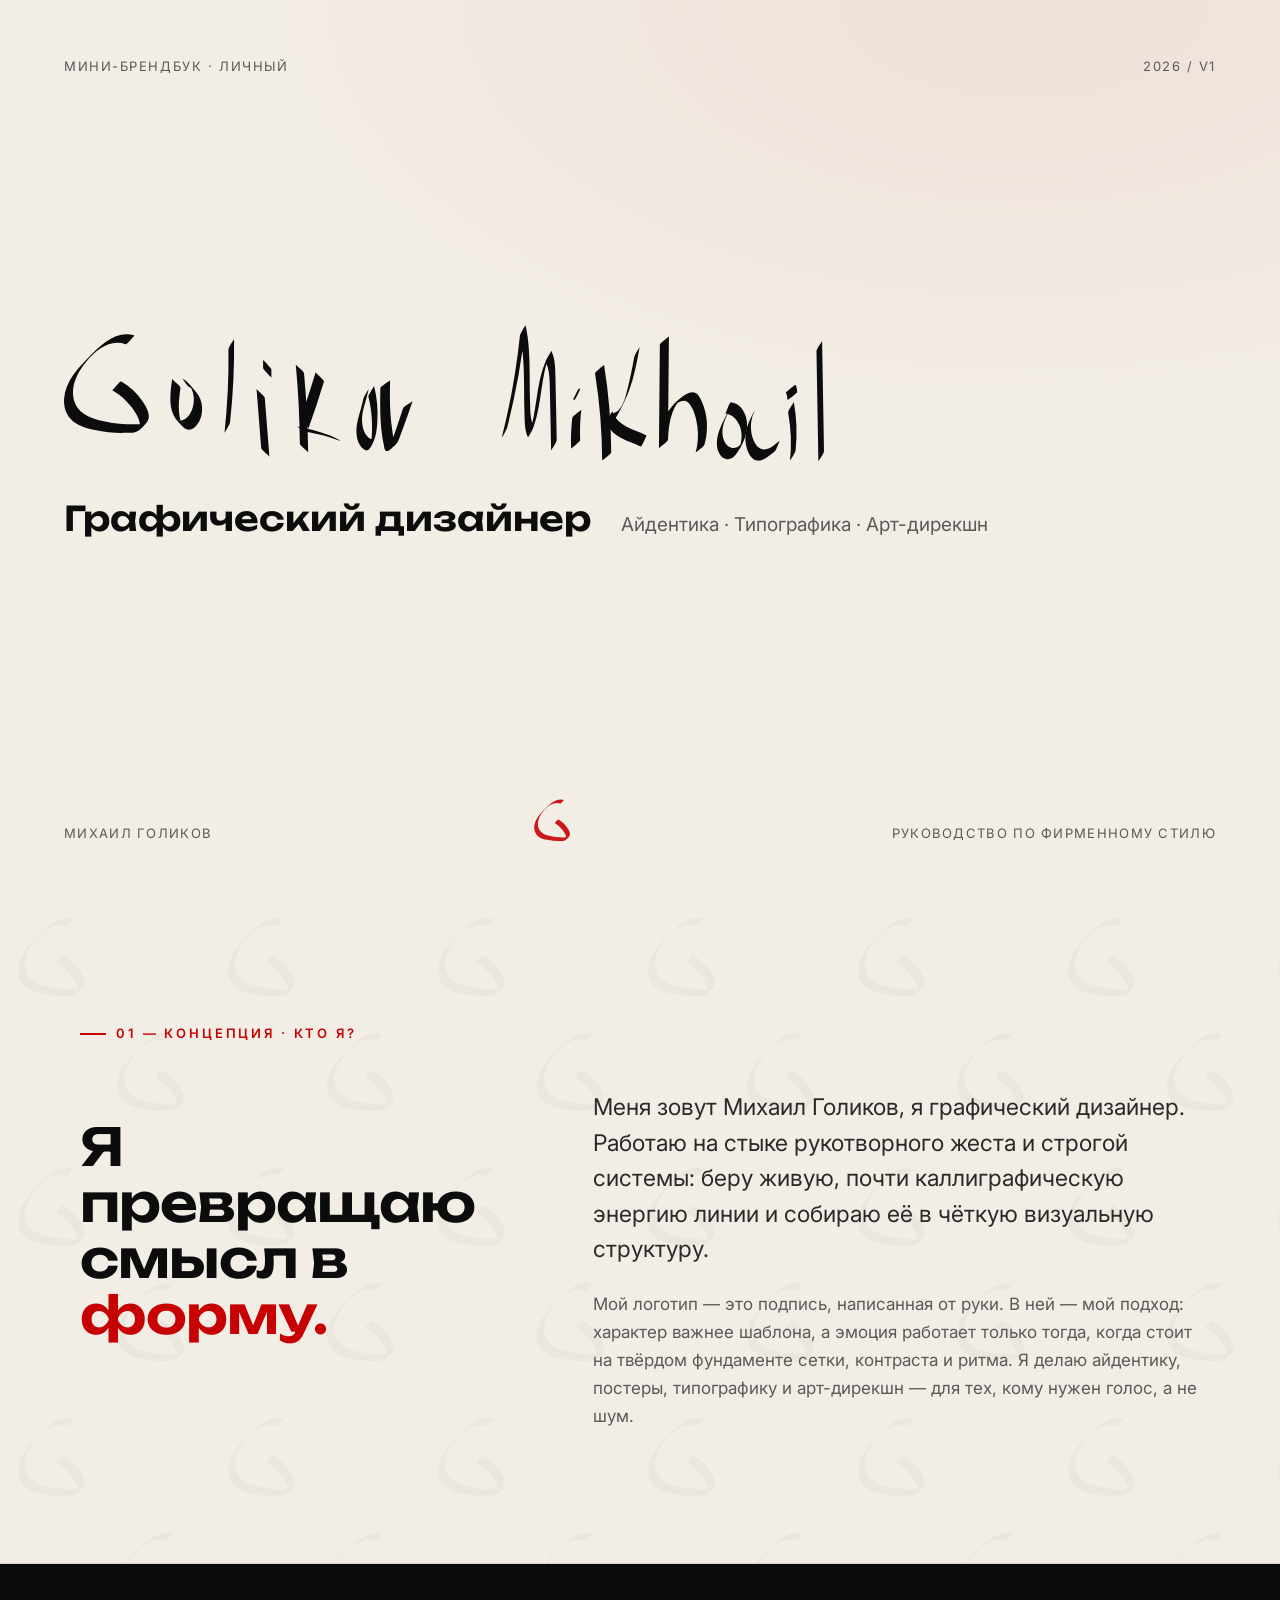
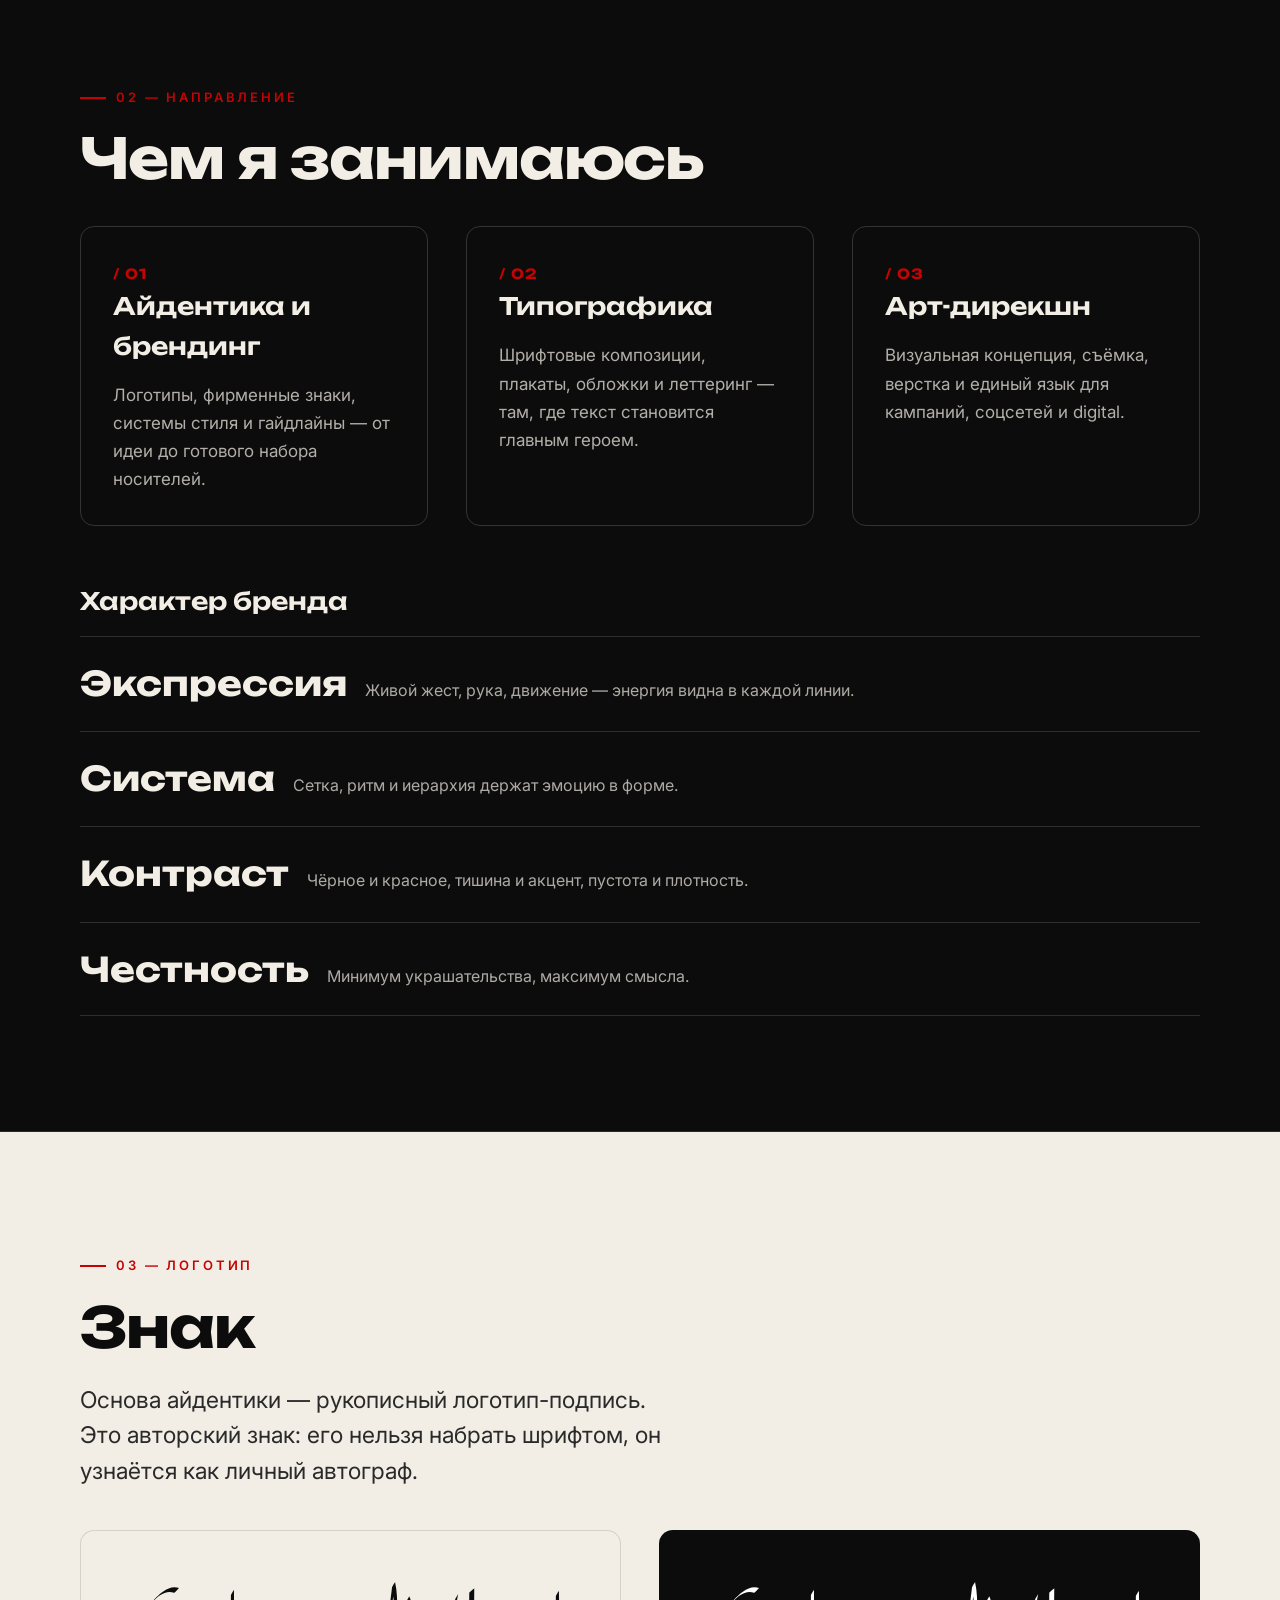
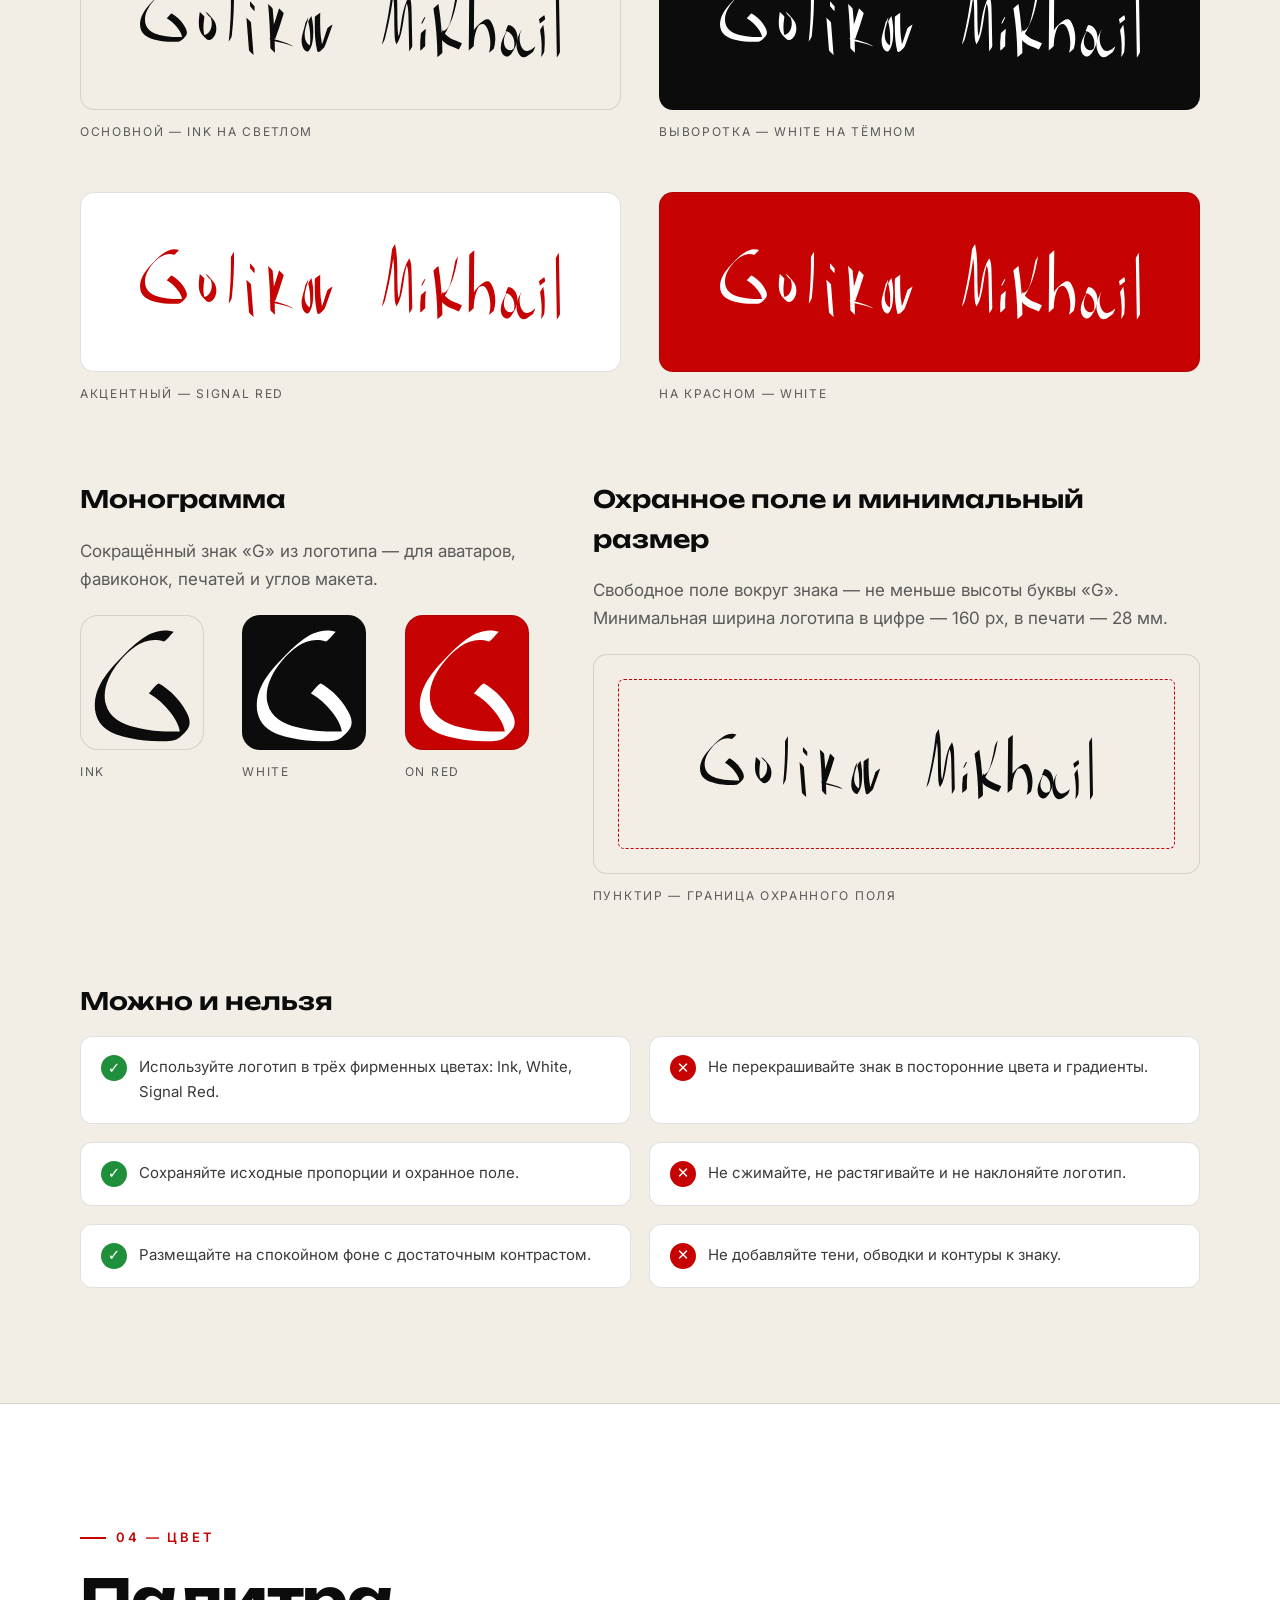
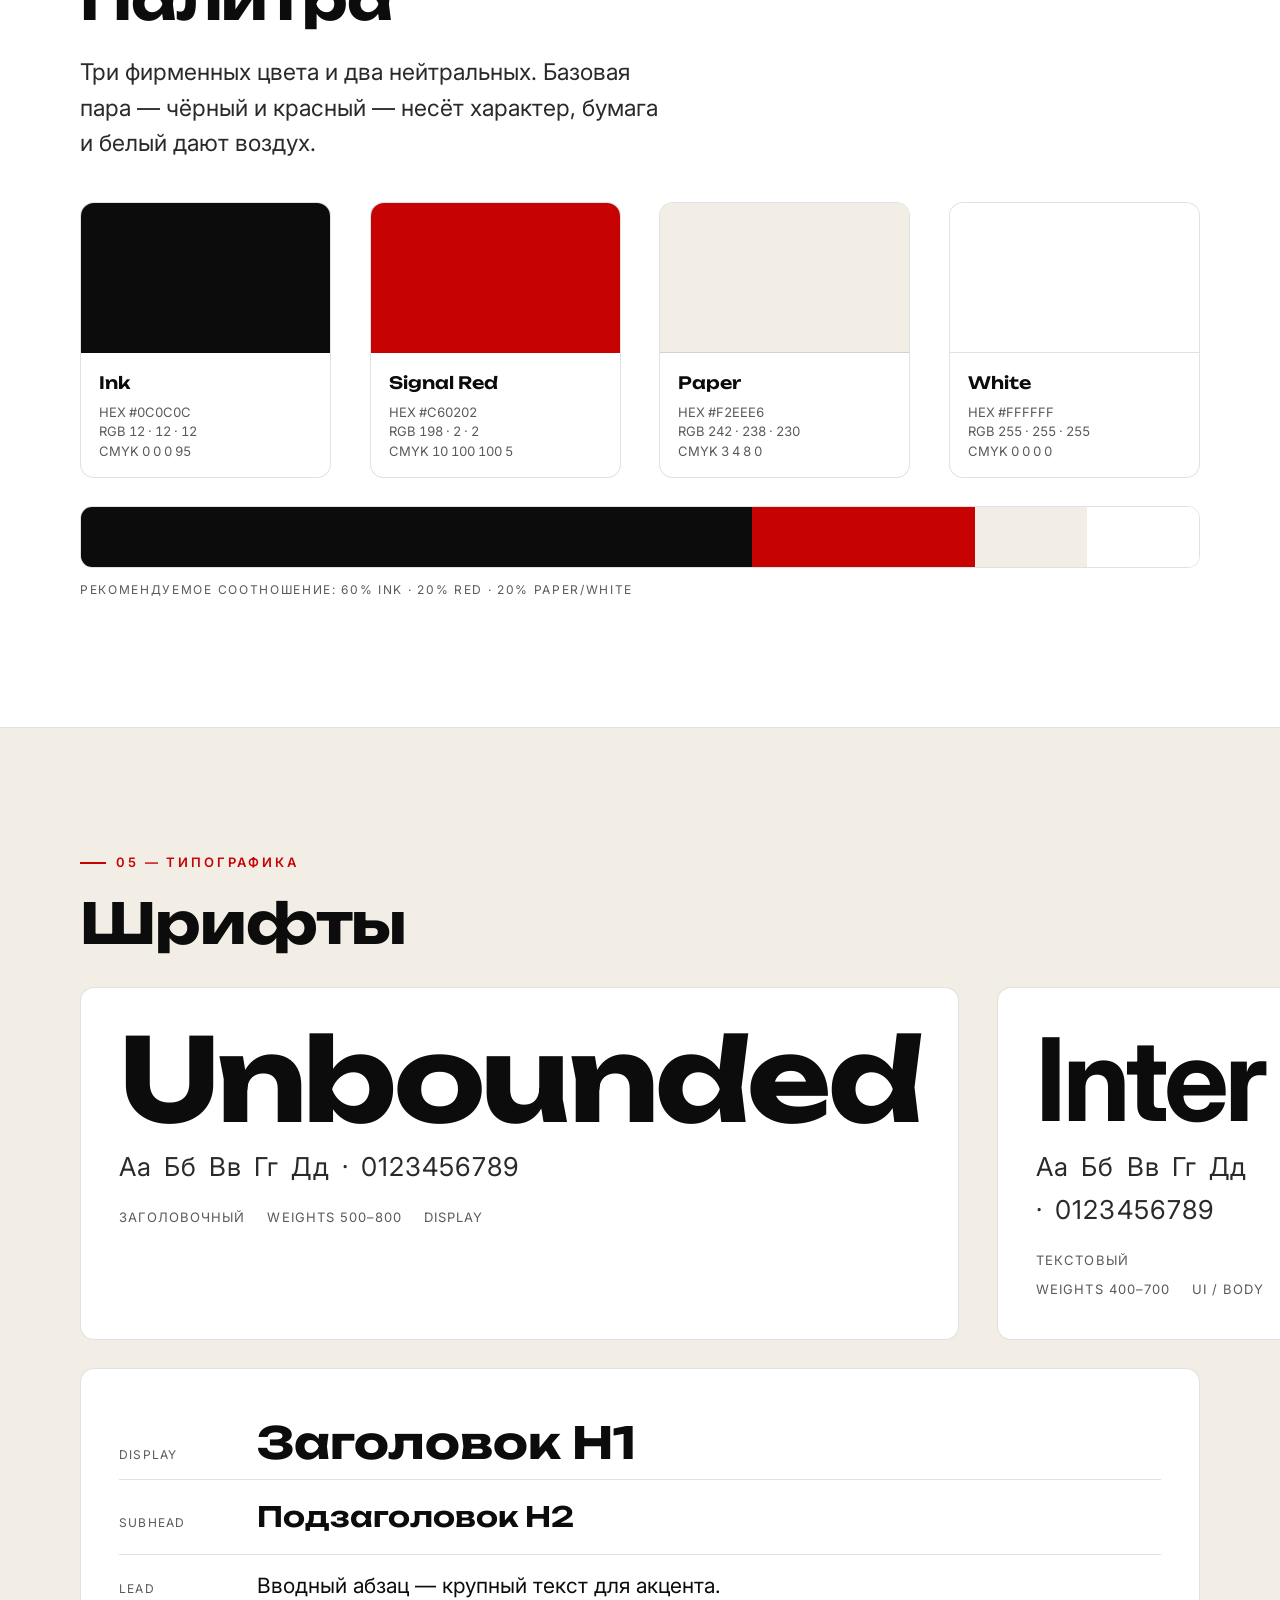
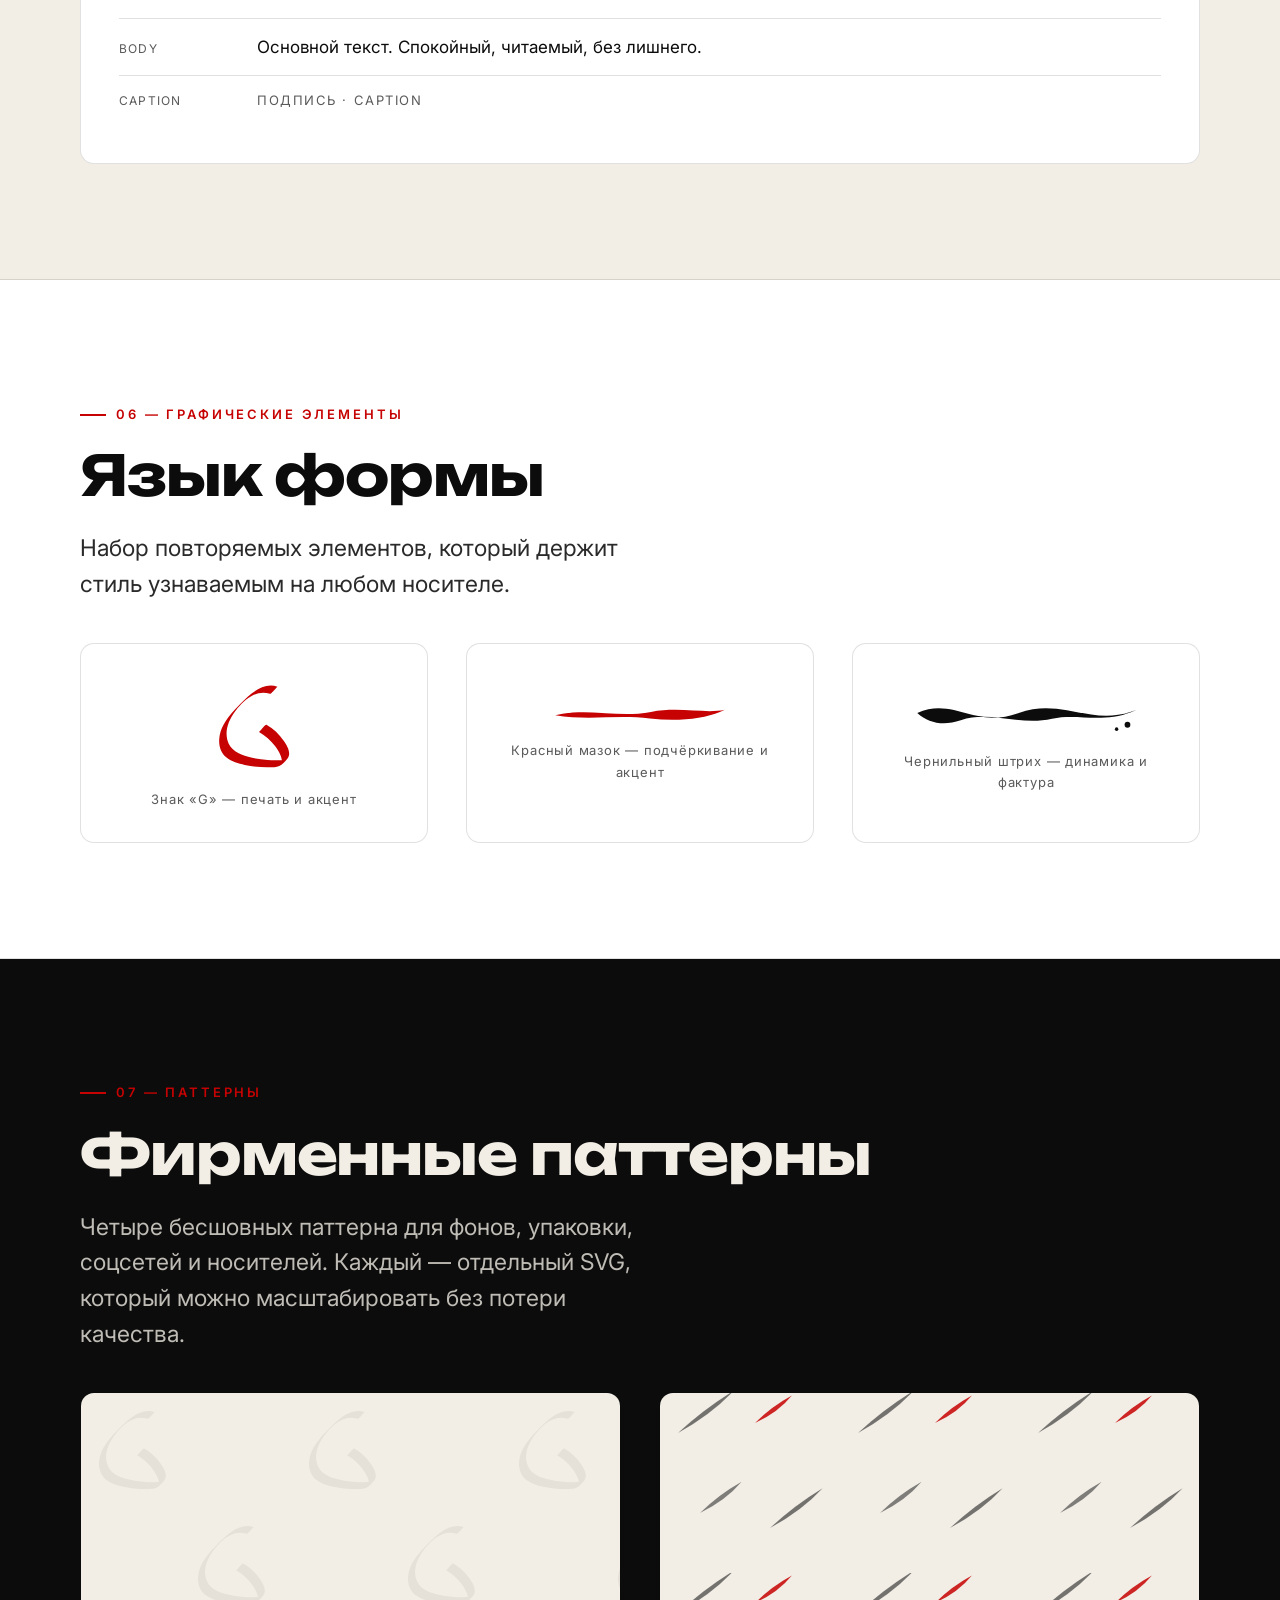
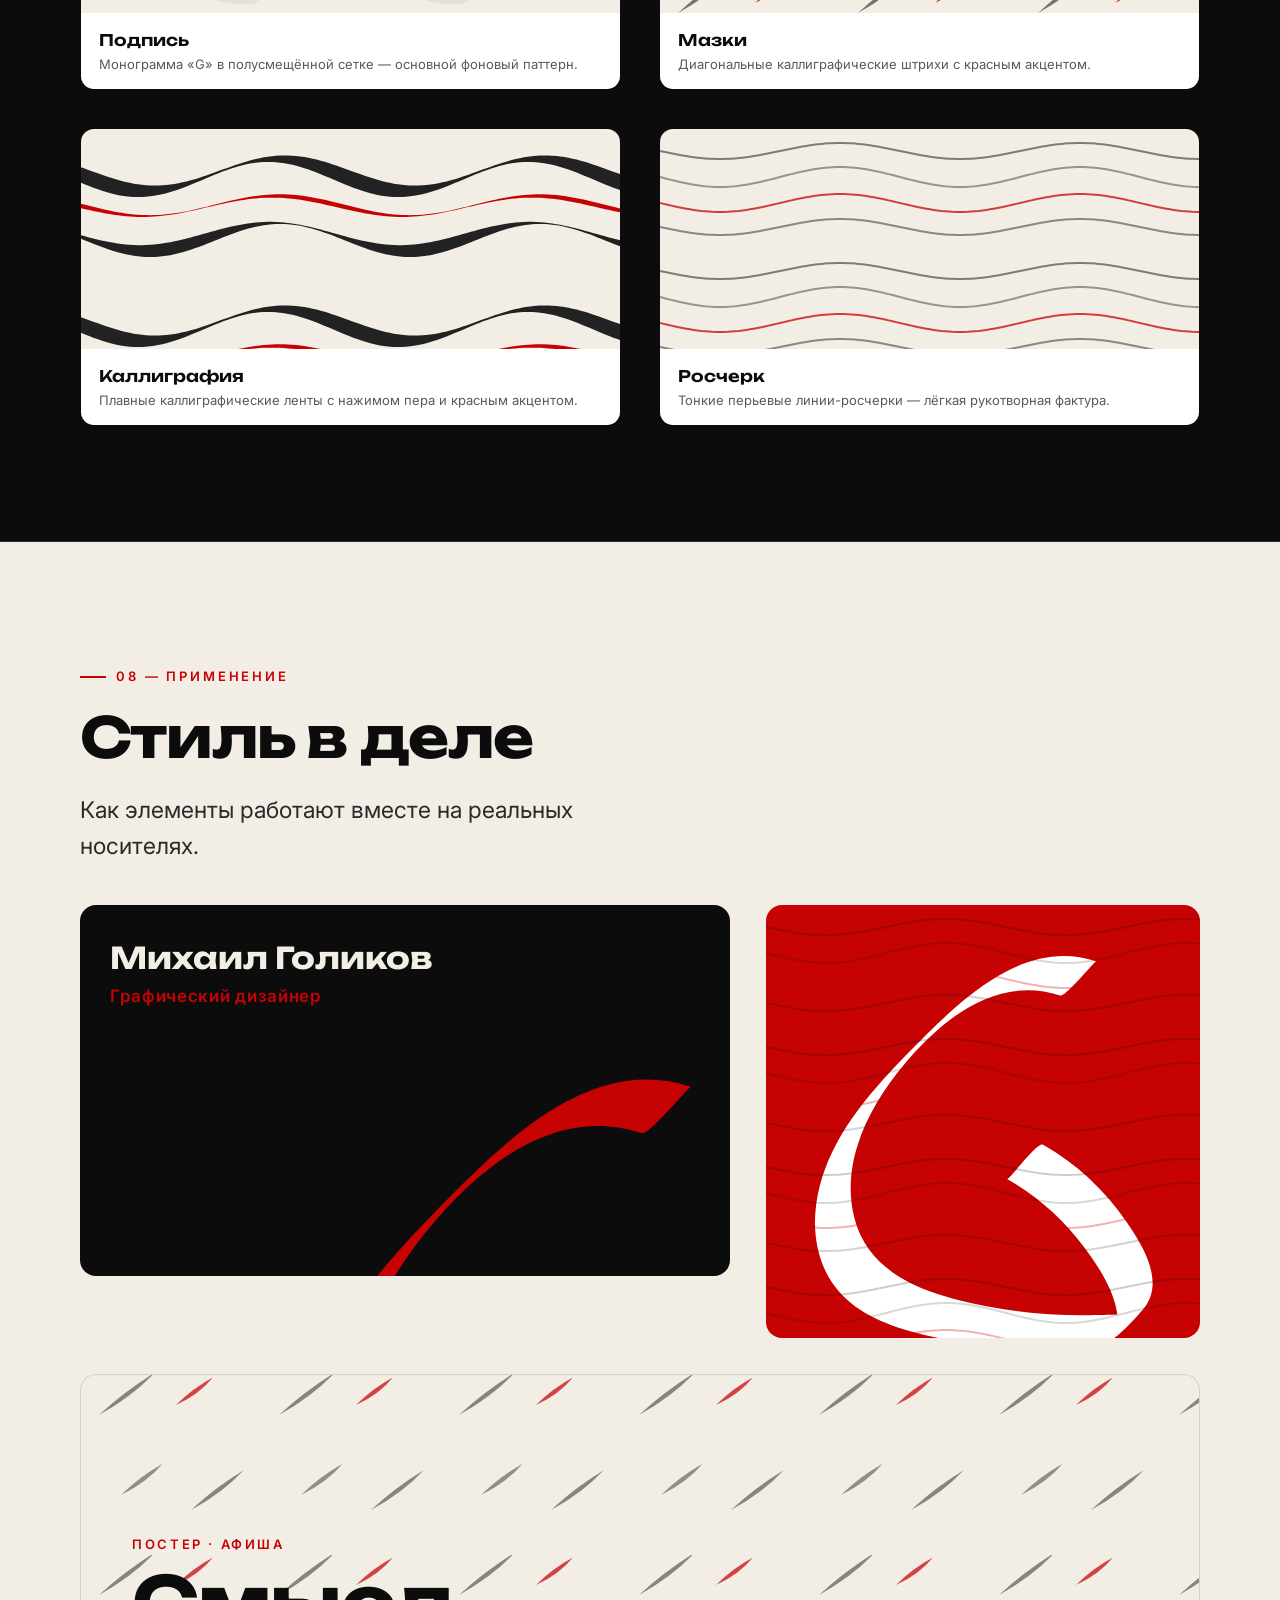
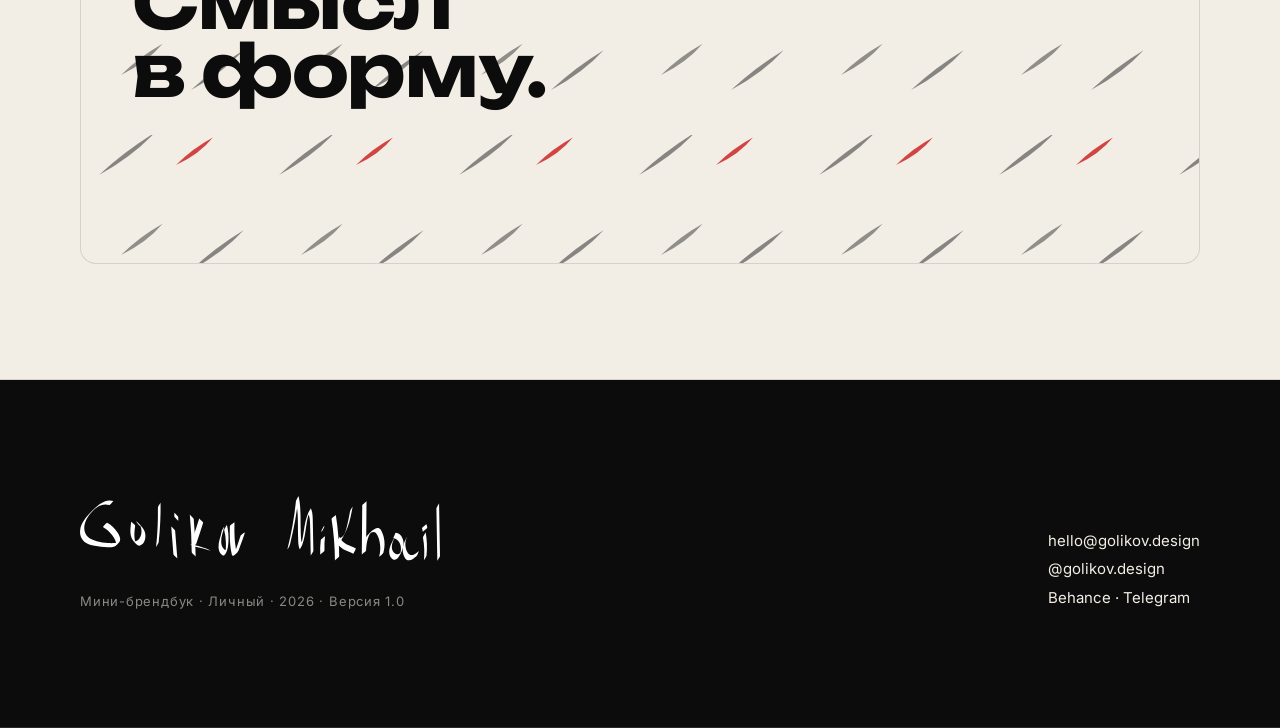
==== commit 51fc4f2b: "Replace cross/dots patterns with calligraphic ones; add print/PDF styles - Remove 'Сетка +' (crosses" ====
--- a/index.html
+++ b/index.html
@@ -276,12 +276,12 @@
           <div class="pcap"><div class="pname">Мазки</div><div class="pdesc">Диагональные каллиграфические штрихи с красным акцентом.</div></div>
         </div>
         <div class="pat">
-          <div class="swatch-area p-dots"></div>
-          <div class="pcap"><div class="pname">Капли</div><div class="pdesc">Чернильные точки разного калибра — лёгкая фактура.</div></div>
+          <div class="swatch-area p-calligraphy"></div>
+          <div class="pcap"><div class="pname">Каллиграфия</div><div class="pdesc">Плавные каллиграфические ленты с нажимом пера и красным акцентом.</div></div>
         </div>
         <div class="pat">
-          <div class="swatch-area p-cross"></div>
-          <div class="pcap"><div class="pname">Сетка +</div><div class="pdesc">Технические кресты — для схем, обложек и инфостиля.</div></div>
+          <div class="swatch-area p-flourish"></div>
+          <div class="pcap"><div class="pname">Росчерк</div><div class="pdesc">Тонкие перьевые линии-росчерки — лёгкая рукотворная фактура.</div></div>
         </div>
       </div>
     </div>
--- a/assets/css/brandbook.css
+++ b/assets/css/brandbook.css
@@ -222,10 +222,10 @@
 .pat .pcap .pdesc { font-size: 13px; color: var(--graphite); }
 .pat--ink .swatch-area { background-color: var(--ink); }
 
-.p-monogram { background-image: url("../patterns/pattern-monogram.svg"); }
-.p-strokes  { background-image: url("../patterns/pattern-strokes.svg"); }
-.p-dots     { background-image: url("../patterns/pattern-dots.svg"); }
-.p-cross    { background-image: url("../patterns/pattern-cross.svg"); }
+.p-monogram   { background-image: url("../patterns/pattern-monogram.svg"); }
+.p-strokes    { background-image: url("../patterns/pattern-strokes.svg"); }
+.p-calligraphy{ background-image: url("../patterns/pattern-calligraphy.svg"); }
+.p-flourish   { background-image: url("../patterns/pattern-flourish.svg"); }
 
 /* ---------- Applications / mockups ---------- */
 .apps { display:grid; grid-template-columns: 1.2fr 0.8fr; gap: clamp(20px,3vw,36px); }
@@ -245,7 +245,7 @@
   aspect-ratio: 1/1; border-radius: 16px; background: var(--red); display:grid; place-items:center; position:relative; overflow:hidden;
 }
 .avatar svg { width: 52%; position: relative; z-index:2; }
-.avatar .av-pat { position:absolute; inset:0; background-image:url("../patterns/pattern-cross.svg"); opacity:0.5; }
+.avatar .av-pat { position:absolute; inset:0; background-image:url("../patterns/pattern-flourish.svg"); opacity:0.4; }
 
 .poster {
   grid-column: 1 / -1;
@@ -283,3 +283,21 @@
   .grid--2, .grid--3, .grid--4 { grid-template-columns: 1fr; }
   body { font-size: 16px; }
 }
+
+/* ---------- Print / PDF ---------- */
+@media print {
+  *, *::before, *::after {
+    -webkit-print-color-adjust: exact !important;
+    print-color-adjust: exact !important;
+  }
+  html { scroll-behavior: auto; }
+  .cover { min-height: auto; padding-top: 48px; padding-bottom: 80px; }
+  .cover__logo { width: min(640px, 88%); }
+  .section { page-break-inside: avoid; break-inside: avoid; padding-top: 64px; padding-bottom: 64px; }
+  .cover, #concept, #direction, #logo, #color, #type, #elements, #patterns, #apps, #footer {
+    page-break-before: always; break-before: page;
+  }
+  .cover { page-break-before: avoid; break-before: avoid; }
+  .grid, .split, .apps, .rules { page-break-inside: avoid; }
+  .poster { page-break-inside: avoid; }
+}
